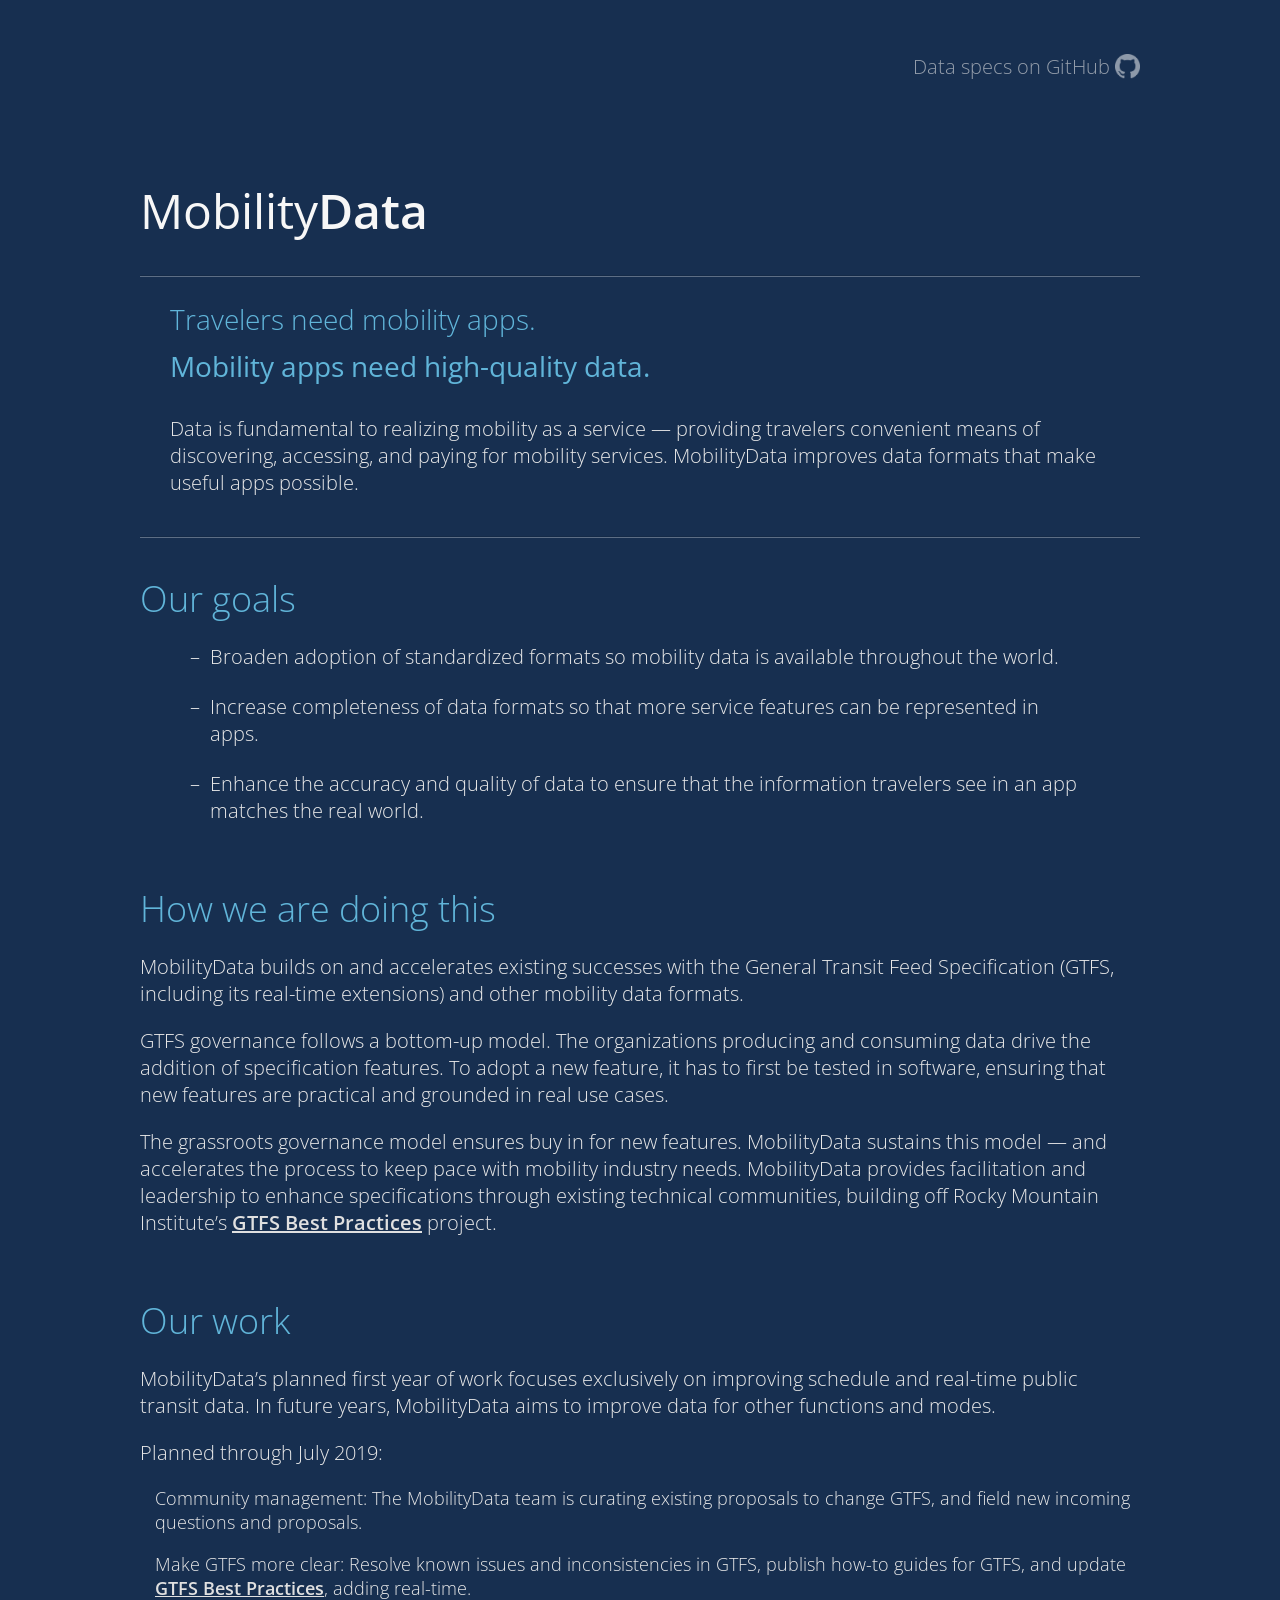
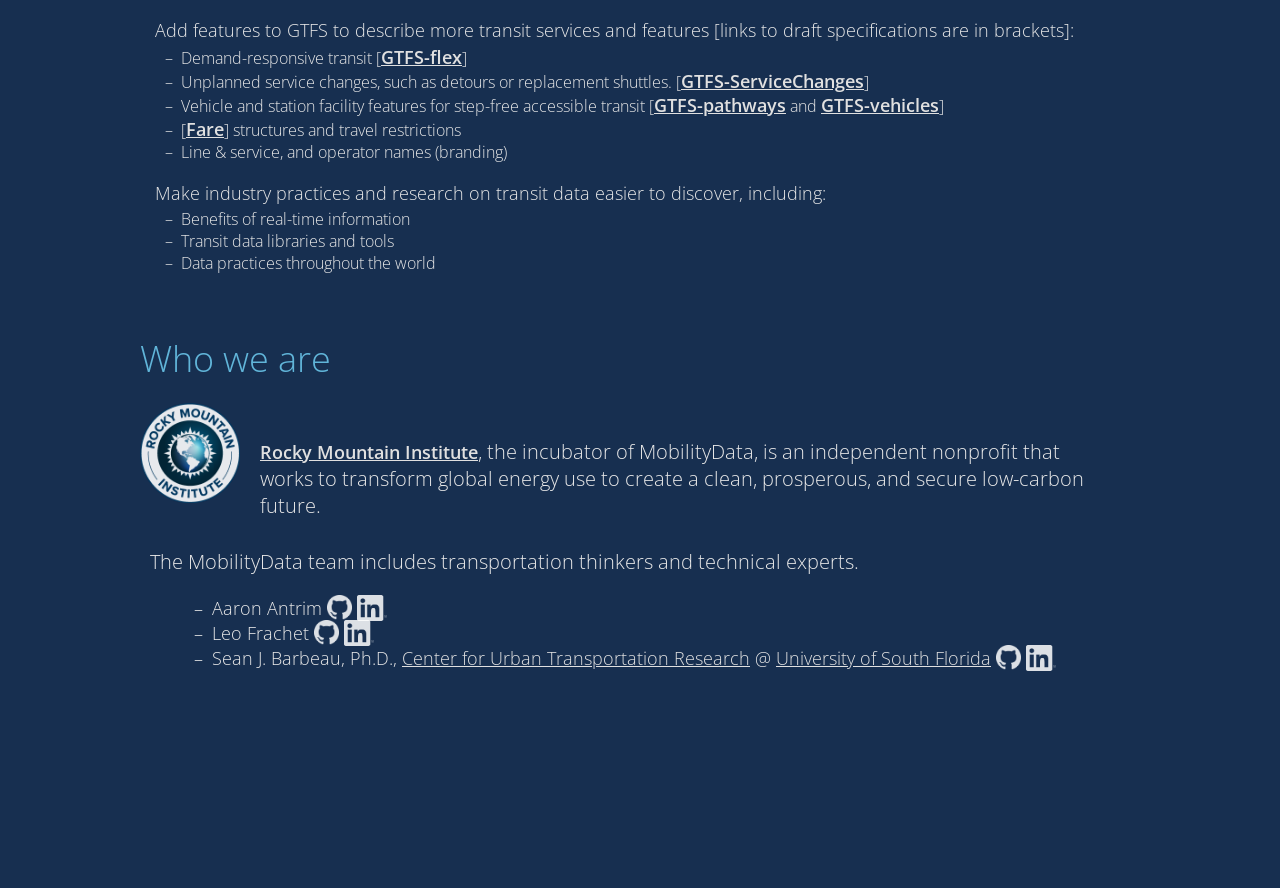
==== index.html @ c7a1256d "Add URL to fare" ====
<!DOCTYPE html>
<html>
<head>
  <link rel="stylesheet" type="text/css" href="./stylesheet.css">
  <link href="https://fonts.googleapis.com/css?family=Open+Sans:300,400,400i,600,700" rel="stylesheet">
  <!-- Global site tag (gtag.js) - Google Analytics -->
  <script async src="https://www.googletagmanager.com/gtag/js?id=UA-125802916-1"></script>
  <script>
    window.dataLayer = window.dataLayer || [];
    function gtag(){dataLayer.push(arguments);}
    gtag('js', new Date());

    gtag('config', 'UA-125802916-1');
  </script>
</head>
<body>
<!-- <iframe
src="https://docs.google.com/document/d/e/2PACX-1vSOnYL0_mIfaz-XYkxo2j0y_wQq2Zkvh6tsEQX1Jj-0MFU2dp6_bZmX7AdBH0wUpq8_909sPPMmyjxp/pub?embedded=true"width="100%"height="1800px"></iframe> -->
  <div id="container">
    <a href="https://github.com/MobilityData">
      <div id="github-link" href="https://github.com/MobilityData">
        <p>Data specs on GitHub <img src="./GitHub-Mark-Light-32px.png" class="github-logo" alt="GitHub Logo"></p>
      </div>
    </a>
    <div id="page-title">
      <h1>Mobility<span style="font-weight: 600">Data</span></h1>
      <hr>
      <div id="intro-block">
        <h2>Travelers need mobility apps.</h2>
        <h2 id="second-h2">Mobility apps need high-quality data.</h2>
        <p>Data is fundamental to realizing mobility as a service — providing travelers convenient means of discovering, accessing, and paying for mobility services. MobilityData improves data formats that make useful apps possible.</p>
      </div>
    </div>
    <hr>
    <div class="content-block">
      <h3>Our goals</h3>
      <div id="goals">
        <ul>
          <li>Broaden adoption of standardized formats so mobility data is available throughout the world.</li>
          <br>
          <li>Increase completeness of data formats so that more service features can be represented in apps.</li>
          <br>
          <li>Enhance the accuracy and quality of data to ensure that the information travelers see in an app matches the real world.</li>
        </ul>
      </div>
    </div>
    <div class="content-block">
      <h3>How we are doing this</h3>
      <p>MobilityData builds on and accelerates existing successes with the General Transit Feed Specification (GTFS, including its real-time extensions) and other mobility data formats.</p>

      <p>GTFS governance follows a bottom-up model. The organizations producing and consuming data drive the addition of specification features. To adopt a new feature, it has to first be tested in software, ensuring that new features are practical and grounded in real use cases.</p>

      <p>The grassroots governance model ensures buy in for new features. MobilityData sustains this model — and accelerates the process to keep pace with mobility industry needs. MobilityData provides facilitation and leadership to enhance specifications through existing technical communities, building off Rocky Mountain Institute’s <a style="font-size: 20px;" href="http://gtfs.org/best-practices/">GTFS Best Practices</a> project.</p>
    </div>
    <div class="content-block">
      <h3>Our work</h3>
      <p>MobilityData’s planned first year of work focuses exclusively on improving schedule and real-time public transit data. In future years, MobilityData aims to improve data for other functions and modes.</p>

      <p>Planned through July 2019:</p>
      <div id="plans">
        <p>Community management: The MobilityData team is curating existing proposals to change GTFS, and field new incoming questions and proposals.</p>

        <p>Make GTFS more clear: Resolve known issues and inconsistencies in GTFS, publish how-to guides for GTFS, and update <a href="http://gtfs.org/best-practices/">GTFS Best Practices</a>, adding real-time.</p>

        <p>Add features to GTFS to describe more transit services and features [links to draft specifications are in brackets]:
          <ul>
            <li>Demand-responsive transit [<a href="http://bit.ly/gtfs-drt">GTFS-flex</a>]</li>
          	<li>Unplanned service changes, such as detours or replacement shuttles. [<a href="http://bit.ly/gtfs-service-changes-v3_1">GTFS-ServiceChanges</a>]</li>
          	<li>Vehicle and station facility features for step-free accessible transit [<a href="http://bit.ly/gtfs-pathways">GTFS-pathways</a> and <a href="http://bit.ly/gtfs-vehicles">GTFS-vehicles</a>]</li>
          	<li>[<a href="http://bit.ly/gtfs-fares">Fare</a>] structures and travel restrictions</li>
          	<li>Line & service, and operator names (branding)</li>
          </ul>
        </p>

        <p>Make industry practices and research on transit data easier to discover, including:
          <ul>
          	<li>Benefits of real-time information</li>
          	<li>Transit data libraries and tools</li>
          	<li>Data practices throughout the world</li>
          </ul>
        </p>
      </div>
    </div>

    <div class="content-block">
      <h3>Who we are</h3>
      <div id="rmi-tag">
        <p><a href="https://www.rmi.org/">Rocky Mountain Institute</a>, the incubator of MobilityData, is an independent nonprofit that works to transform global energy use to create a clean, prosperous, and secure low-carbon future.</p>
      </div>
      <a href="https://www.rmi.org/">
        <div id="rmi-logo">
          <img id="rmi-logo" src="./rmi-logo.png" alt="Rocky Mountain Institute Logo">
        </div>
      </a>
      <p id="team-intro">The MobilityData team includes transportation thinkers and technical experts.</p>
      <div id="people">
        <ul>
        	<li>Aaron Antrim
            <a href="https://github.com/antrim"><img src="./GitHub-Mark-Light-32px.png" class="github-logo" alt="GitHub Logo"></a>
            <a href="https://www.linkedin.com/in/aaronantrim"> <img src="./In-White-75px-R.png" class="linkedin-logo" alt="LinkedIn Logo"></a>
          </li>
        	<li>Leo Frachet
            <a href="https://github.com/LeoFrachet"><img src="./GitHub-Mark-Light-32px.png" class="github-logo" alt="GitHub Logo"></a>
            <a href="https://www.linkedin.com/in/leofrachet"> <img src="./In-White-75px-R.png" class="linkedin-logo" alt="LinkedIn Logo"></a>
          </li>
        	<li>Sean J. Barbeau, Ph.D., <a href="https://www.cutr.usf.edu/">Center for Urban Transportation Research</a> @ <a href="https://www.usf.edu/">University of South Florida</a>
            <a href="https://github.com/barbeau"><img src="./GitHub-Mark-Light-32px.png" class="github-logo" alt="GitHub Logo"></a>
            <a href="https://www.linkedin.com/in/seanbarbeau/"> <img src="./In-White-75px-R.png" class="linkedin-logo" alt="LinkedIn Logo"></a>
          </li>
        </ul>
      </div>
    </div>

  </div>
</body>
</html>
---- stylesheet.css ----
:root {
	--font-settings: 'Open Sans', sans-serif;
}

body {
	background-color: #172f50;
}

#container {
	max-width: 1000px;
	margin: auto;
	padding: 20px 30px 150px 30px;
}

h1 {
	color: #f7f7f7;
	font-size: 48px;
	font-weight: normal;
	font-family: var(--font-settings);
	margin-top: 150px;
}

h2 {
	color: #61b5d9;
	font-size: 28px;
	font-weight: 300;
	font-family: var(--font-settings);
}

h3 {
	color: #61b5d9;
	font-size: 36px;
	font-weight: 300;
	font-family: var(--font-settings);
	margin-bottom: 0px;
}

p {
	color: #e8e8e8;
	font-size: 20px;
	font-weight: 100;
	font-family: var(--font-settings);
}

li {
	color: #e8e8e8;
	font-weight: 300;
	font-family: var(--font-settings);
}

a {
	color: #e0e0e0;
	/* font-size: 20px; */
	font-weight: 600;
	font-family: var(--font-settings);
	/* text-decoration: none; */
}

a:hover {
	color: #ffffff;
}

hr {
	border: 0;
	height: 0;
	border-top: 1px solid rgba(0, 0, 0, 0.1);
	border-bottom: 1px solid rgba(255, 255, 255, 0.3);
}

ul > li:before {
	display: inline-block;
	content: "–";
	width: 1em;
	margin-left: -1em;
}

ul {
    list-style: none;
    margin-left: 0;
    padding-left: 1em;
}

#github-link {
	float: right;
	margin-top: 5px;
	margin-bottom: 130px;
	opacity: .6;
}

#github-link:hover {
	opacity: .8;
}

#second-h2 {
	margin-top: -15px;
	margin-bottom: 30px;
	font-weight: 400;
}

#intro-block {
	margin: 0 30px 40px 30px;
}

.content-block {
	margin-bottom: 60px;
}

#goals {
	font-size: 20px;
	width: 90%;
	margin: auto;
}

#plans {
	margin-left: 15px;
}

#plans p,a {
	font-size: 18px;
}

#plans ul {
	margin-left: 10px;
	margin-top: -15px;
}

#rmi-logo {
	width: 100px;
	margin: 10px 20px 20px 0;
	opacity: .95;
}

#rmi-logo:hover {
	opacity: 1;
}

#rmi-tag {
	display: inline-block;
	float: right;
	max-width: 850px;
	padding-top: 25px;
	margin-right: 30px;
}

#team-intro {
	margin-left: 10px;
}

#people ul {
	list-style-position: inside;
	margin-left: 3em;
	padding-left: -3em;
	font-size: 18px;
}

#people a {
	font-weight: 300;
}

.github-logo {
	width: 25px;
	margin-bottom: -5px;
	opacity: .85;
}

.linkedin-logo {
	width: 30px;
	margin-bottom: -6px;
	opacity: .85;
}

.github-logo:hover {
	opacity: 1;
}

.linkedin-logo:hover {
	opacity: 1;
}
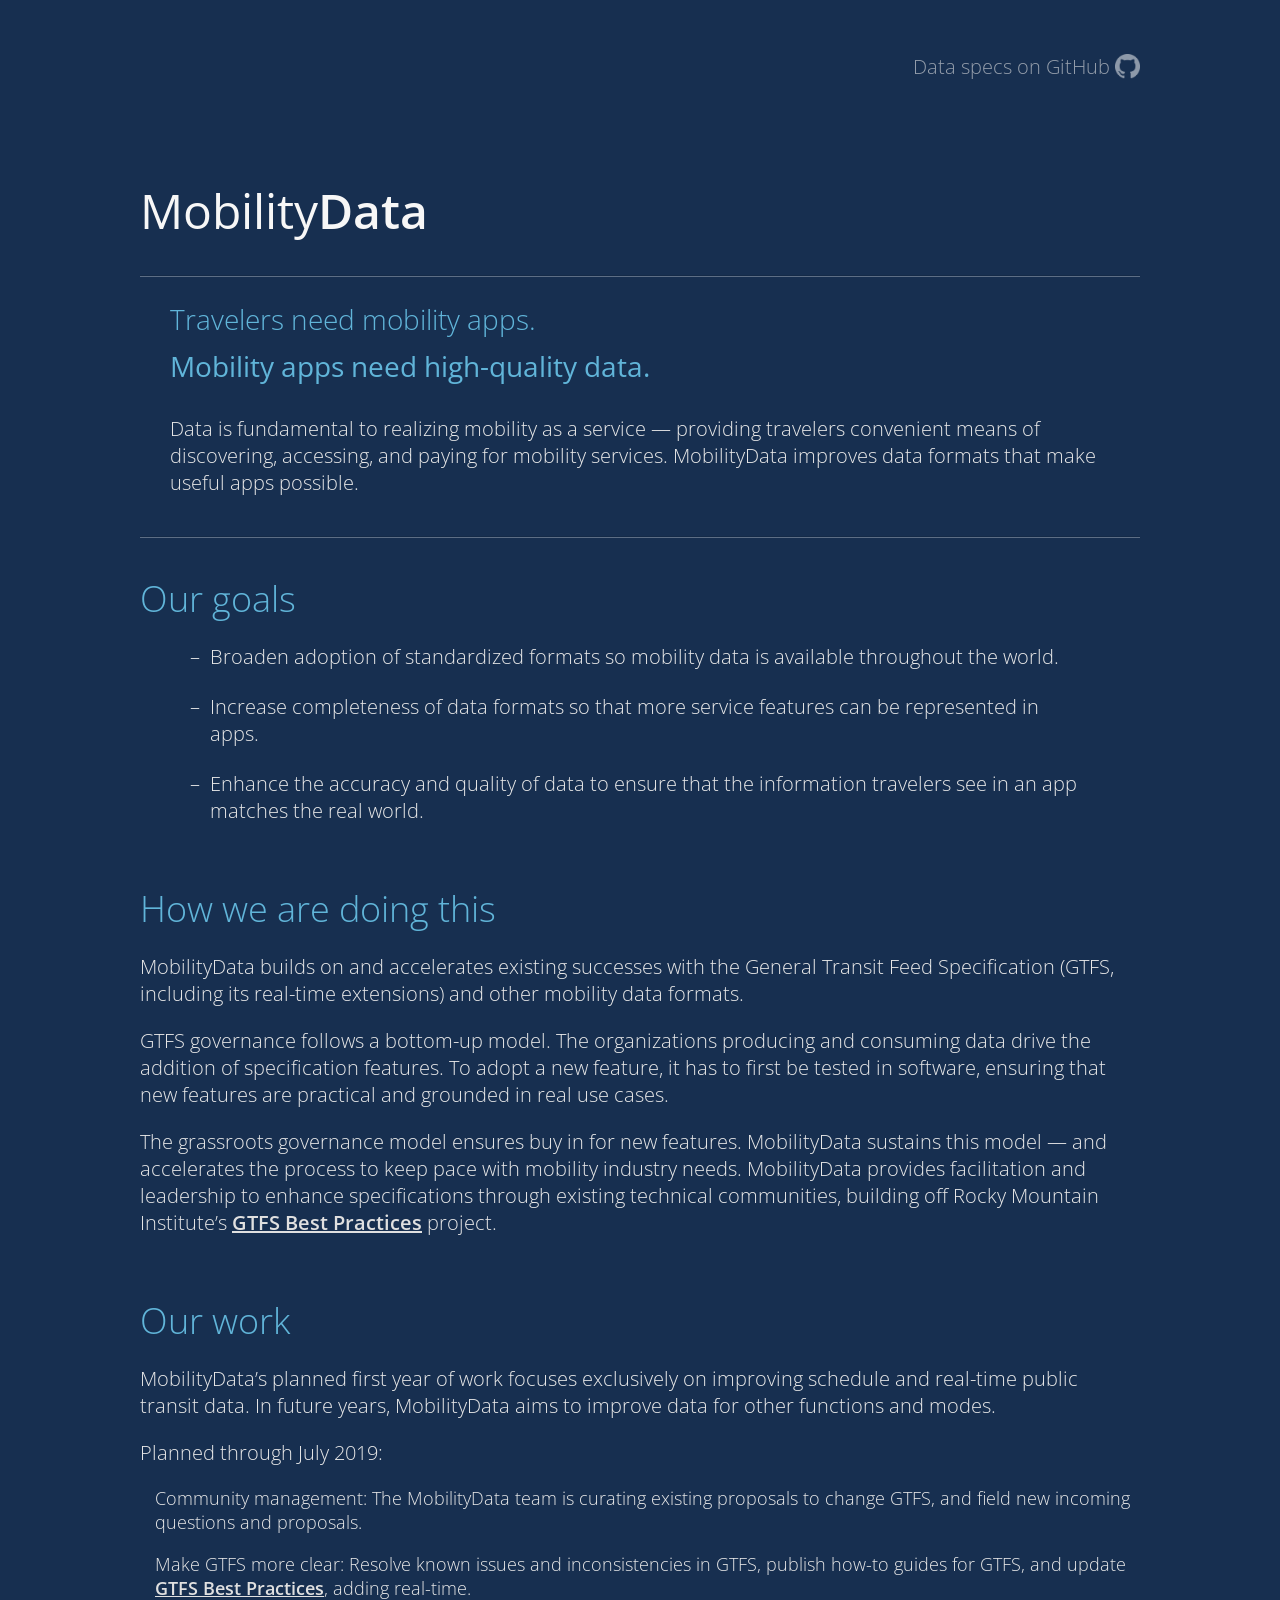
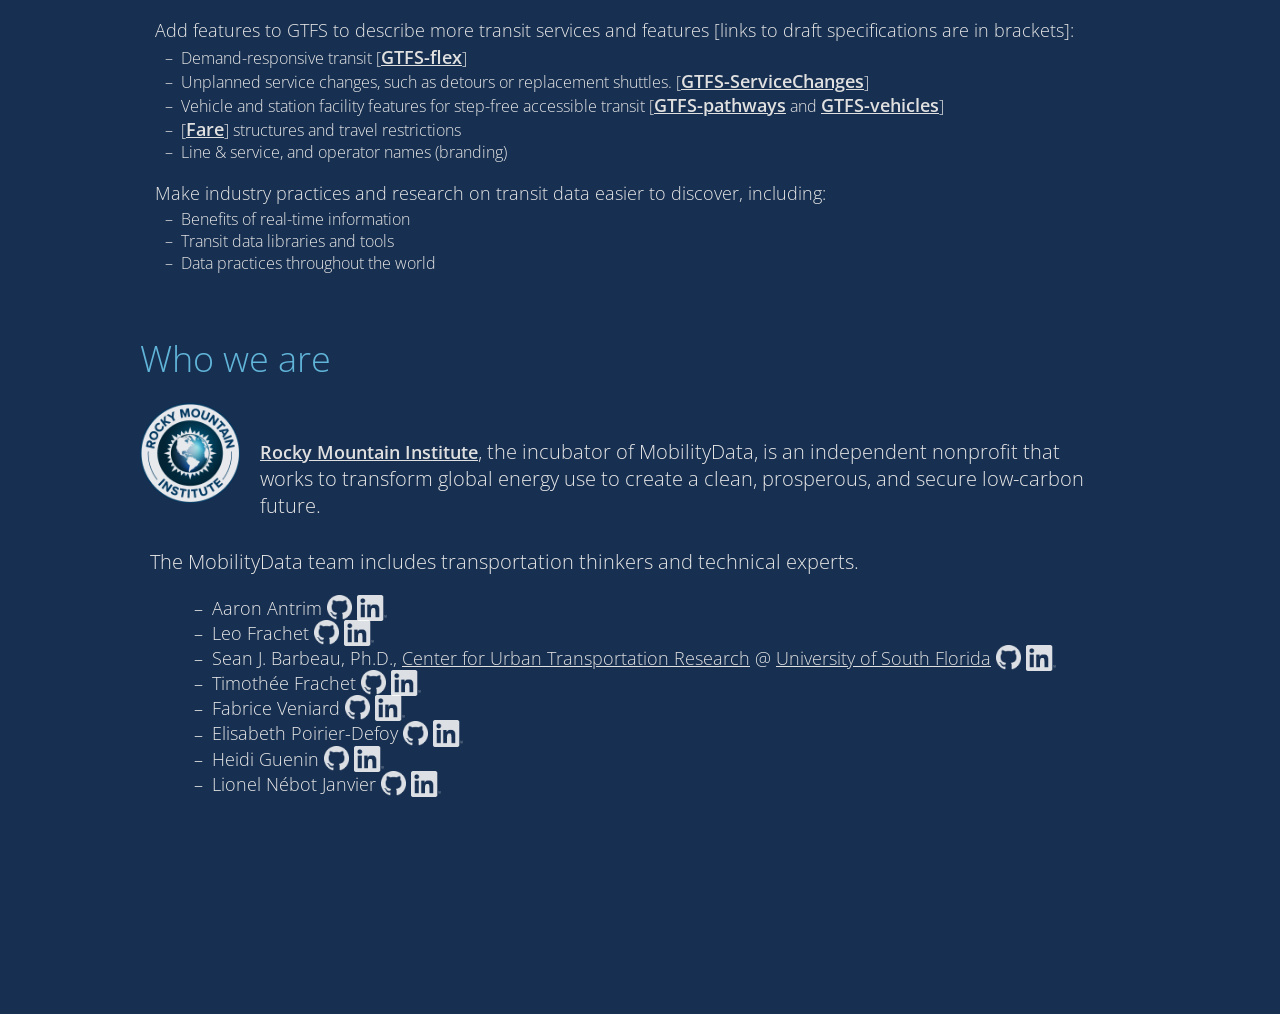
==== commit 550a5a32: "Updates list of team members" ====
--- a/index.html
+++ b/index.html
@@ -107,10 +107,33 @@
             <a href="https://github.com/barbeau"><img src="./GitHub-Mark-Light-32px.png" class="github-logo" alt="GitHub Logo"></a>
             <a href="https://www.linkedin.com/in/seanbarbeau/"> <img src="./In-White-75px-R.png" class="linkedin-logo" alt="LinkedIn Logo"></a>
           </li>
+          <li>Timothée Frachet
+            <a href="https://github.com/timMillet"><img src="./GitHub-Mark-Light-32px.png" class="github-logo" alt="GitHub Logo"></a>
+            <a href="https://www.linkedin.com/in/timotheemillet"> <img src="./In-White-75px-R.png" class="linkedin-logo" alt="LinkedIn Logo"></a>
+          </li>
+          <li>Fabrice Veniard
+            <a href="https://github.com/fabrice-v"><img src="./GitHub-Mark-Light-32px.png" class="github-logo" alt="GitHub Logo"></a>
+            <a href="https://www.linkedin.com/in/fabrice-v-1533894"> <img src="./In-White-75px-R.png" class="linkedin-logo" alt="LinkedIn Logo"></a>
+          </li>
+          <li>Elisabeth Poirier-Defoy
+            <a href="https://github.com/ElisabethPDefoy"><img src="./GitHub-Mark-Light-32px.png" class="github-logo" alt="GitHub Logo"></a>
+            <a href="https://www.linkedin.com/in/elisabeth-poirier-defoy"> <img src="./In-White-75px-R.png" class="linkedin-logo" alt="LinkedIn Logo"></a>
+          </li>
+          <li>Heidi Guenin
+            <a href="https://github.com/heidiguenin"><img src="./GitHub-Mark-Light-32px.png" class="github-logo" alt="GitHub Logo"></a>
+            <a href="https://www.linkedin.com/in/heidiguenin"> <img src="./In-White-75px-R.png" class="linkedin-logo" alt="LinkedIn Logo"></a>
+          </li>
+          <li>Lionel Nébot Janvier
+            <a href="https://github.com/lionel-nj"><img src="./GitHub-Mark-Light-32px.png" class="github-logo" alt="GitHub Logo"></a>
+            <a href="https://www.linkedin.com/in/lionel-nebot-janvier"> <img src="./In-White-75px-R.png" class="linkedin-logo" alt="LinkedIn Logo"></a>
+          </li>
+
         </ul>
       </div>
     </div>
 
+
+
   </div>
 </body>
 </html>
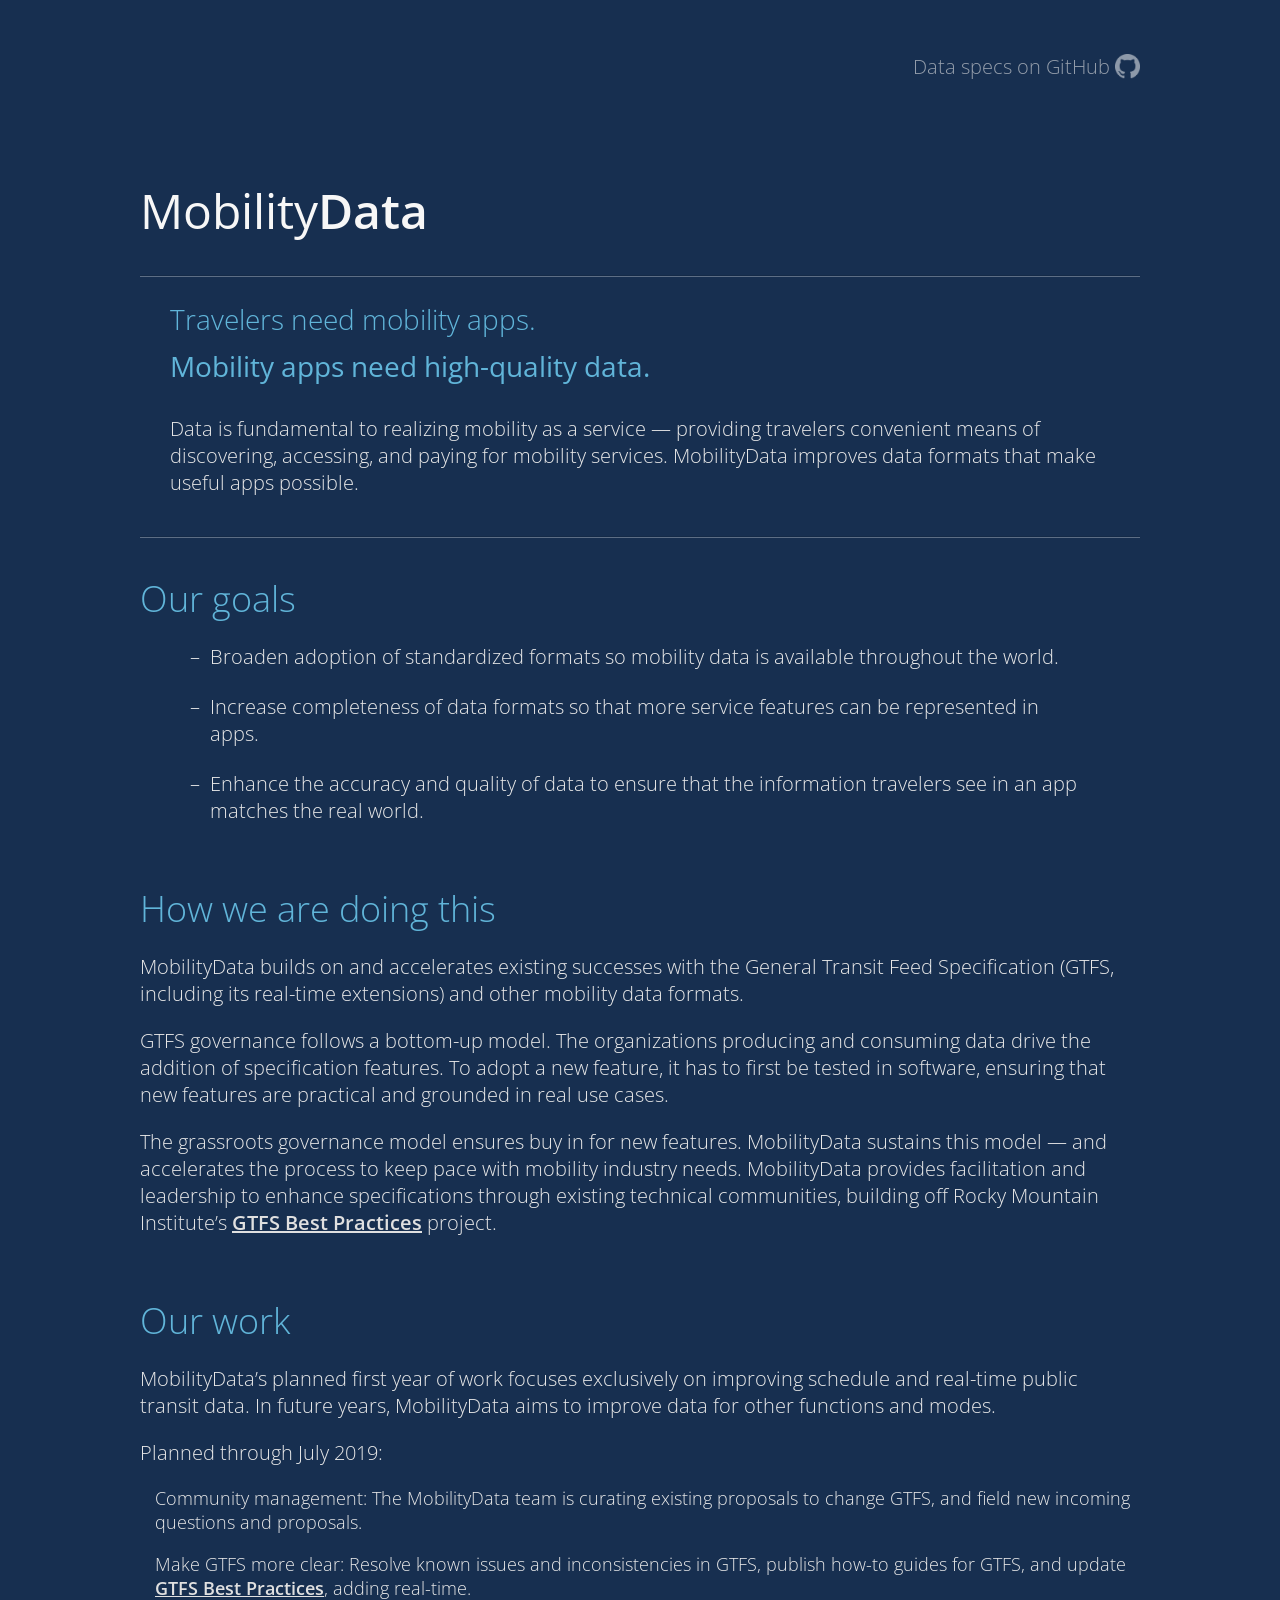
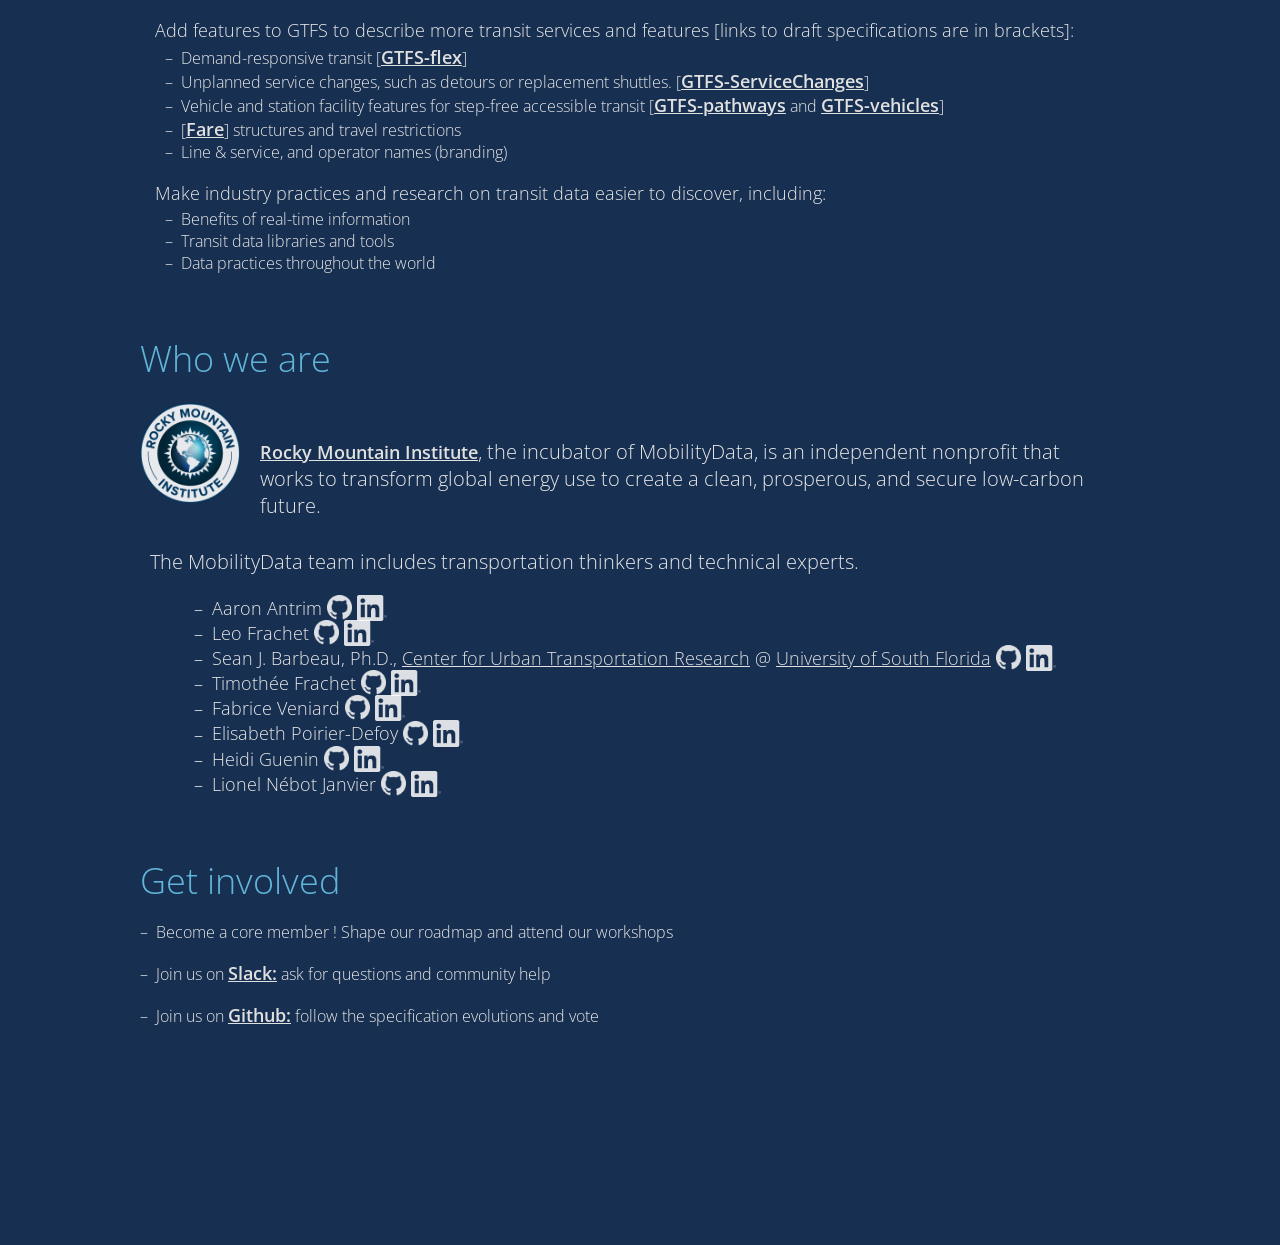
==== commit b588a502: "Creates "get involved" section and adds content to it." ====
--- a/index.html
+++ b/index.html
@@ -133,6 +133,18 @@
     </div>
 
 
+    <div class="content-block">
+      <h3>Get involved</h3>
+      <div id="involvement">
+        <ul>
+          <li>Become a core member ! Shape our roadmap and attend our workshops</li>
+          <br>
+          <li>Join us on <a href="https://mobilitydata-io.slack.com/archives/C0J4TJY8L">Slack:</a> ask for questions and community help</li>
+          <br>
+          <li>Join us on <a href="https://github.com/MobilityData">Github:</a>  follow the specification evolutions and vote</li>
+        </ul>
+      </div>
+    </div>
 
   </div>
 </body>
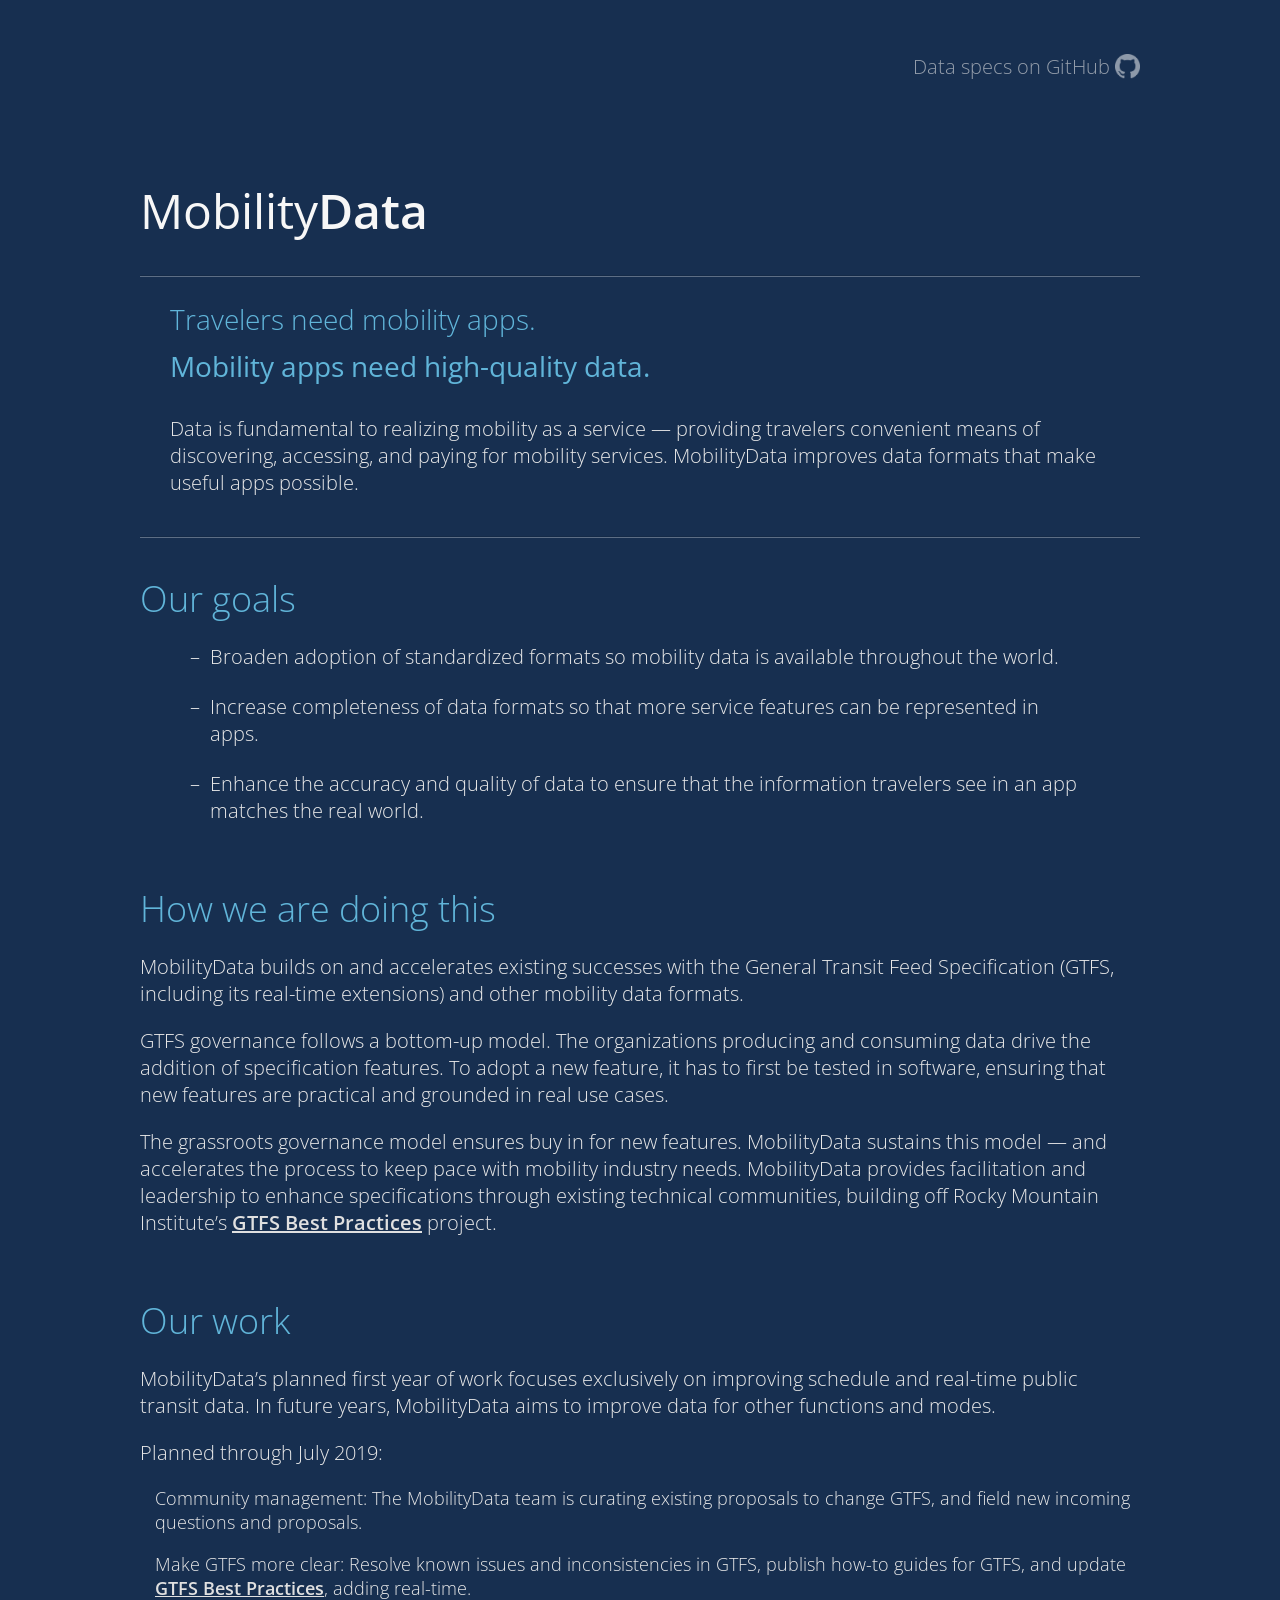
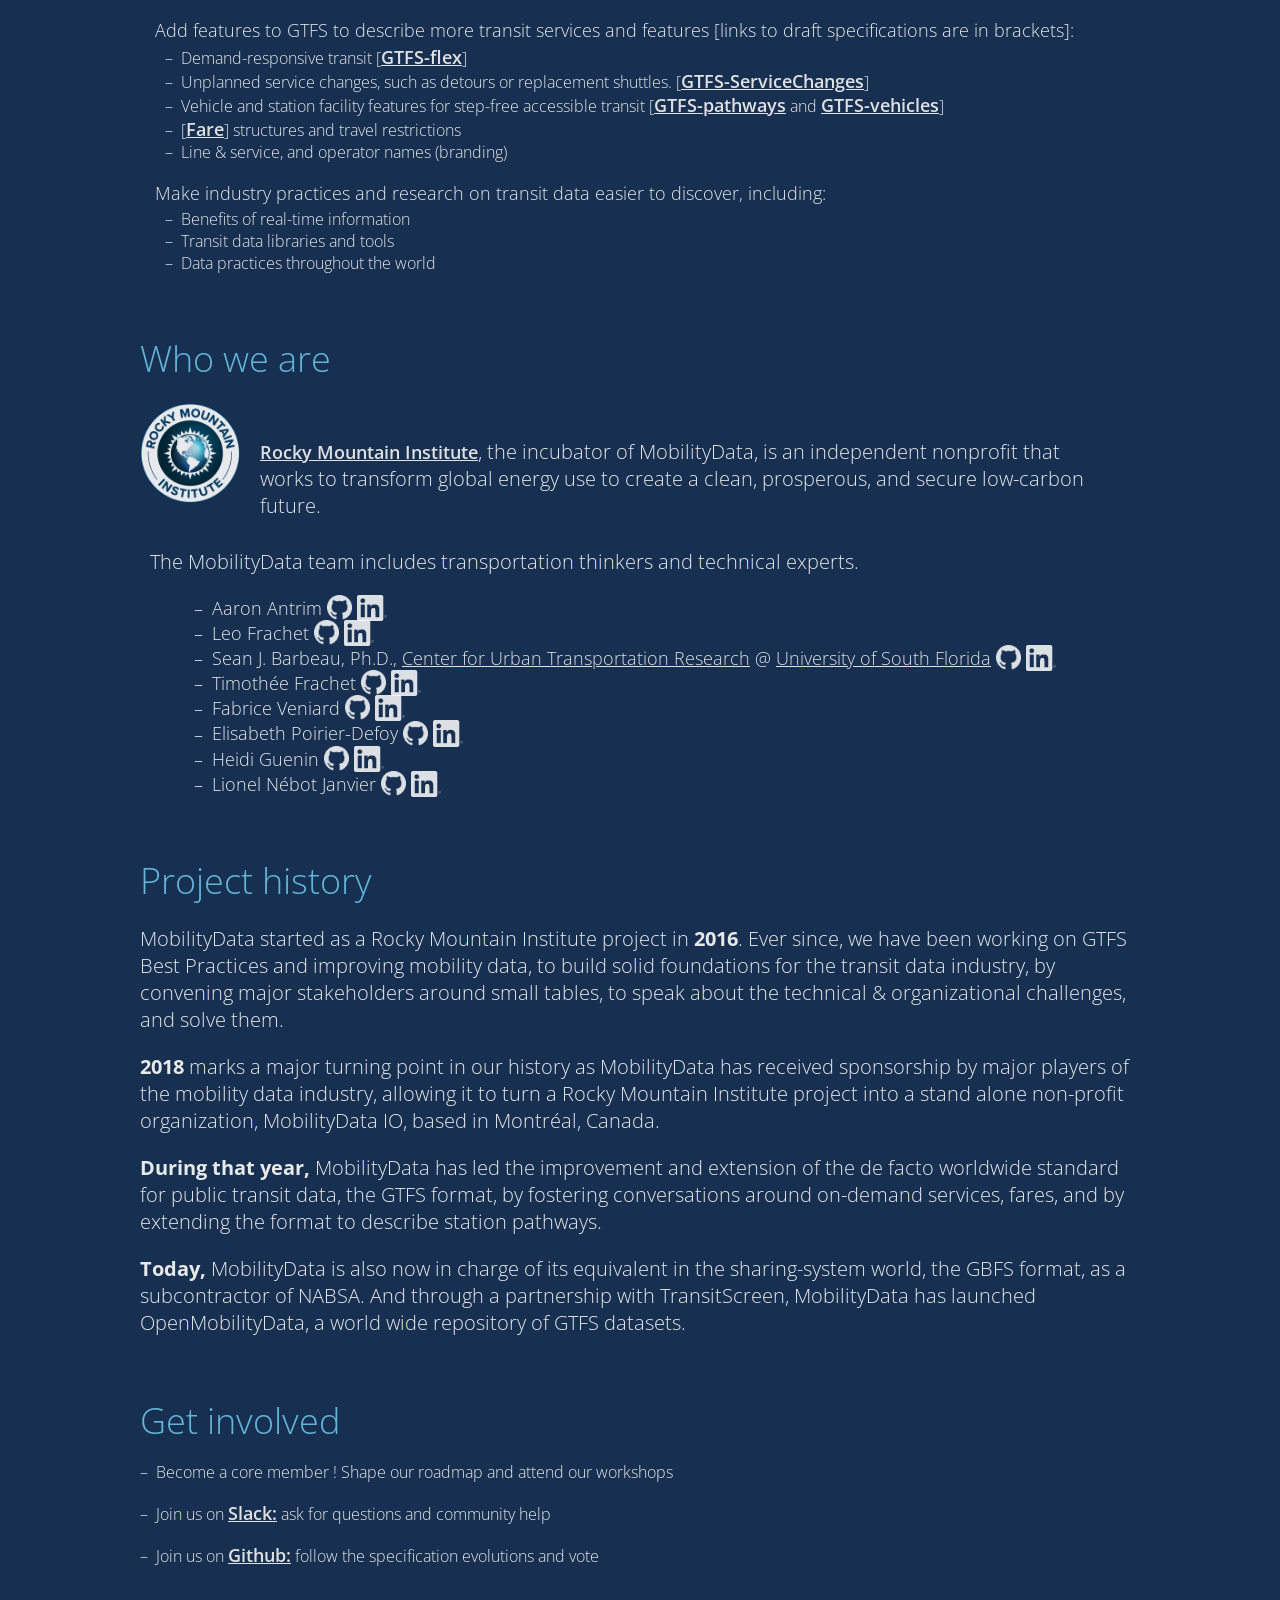
==== commit 234876b9: "Creates "our history" section" ====
--- a/index.html
+++ b/index.html
@@ -134,6 +134,19 @@
 
 
     <div class="content-block">
+      <h3>Project history</h3>
+
+      <p> MobilityData  started as a Rocky Mountain Institute project in <b>2016</b>. Ever since, we have been working on GTFS Best Practices and improving mobility data, to build solid foundations for the transit data industry, by convening major stakeholders around small tables, to speak about the technical & organizational challenges, and solve them. </p>
+
+      <p> <b>2018</b> marks a major turning point in our history as MobilityData has received sponsorship by major players of the mobility data industry, allowing it to turn a Rocky Mountain Institute project into a stand alone non-profit organization, MobilityData IO, based in Montréal, Canada.</p>
+
+      <p> <b>During that year,</b> MobilityData has led the improvement and extension of the de facto worldwide standard for public transit data, the GTFS format, by fostering conversations around on-demand services, fares, and by extending the format to describe station pathways.
+
+      <p><b>Today,</b> MobilityData is also now in charge of its equivalent in the sharing-system world, the GBFS format, as a subcontractor of NABSA. And through a partnership with TransitScreen, MobilityData has launched OpenMobilityData, a world wide repository of GTFS datasets.</p>
+
+    </div>
+
+    <div class="content-block">
       <h3>Get involved</h3>
       <div id="involvement">
         <ul>
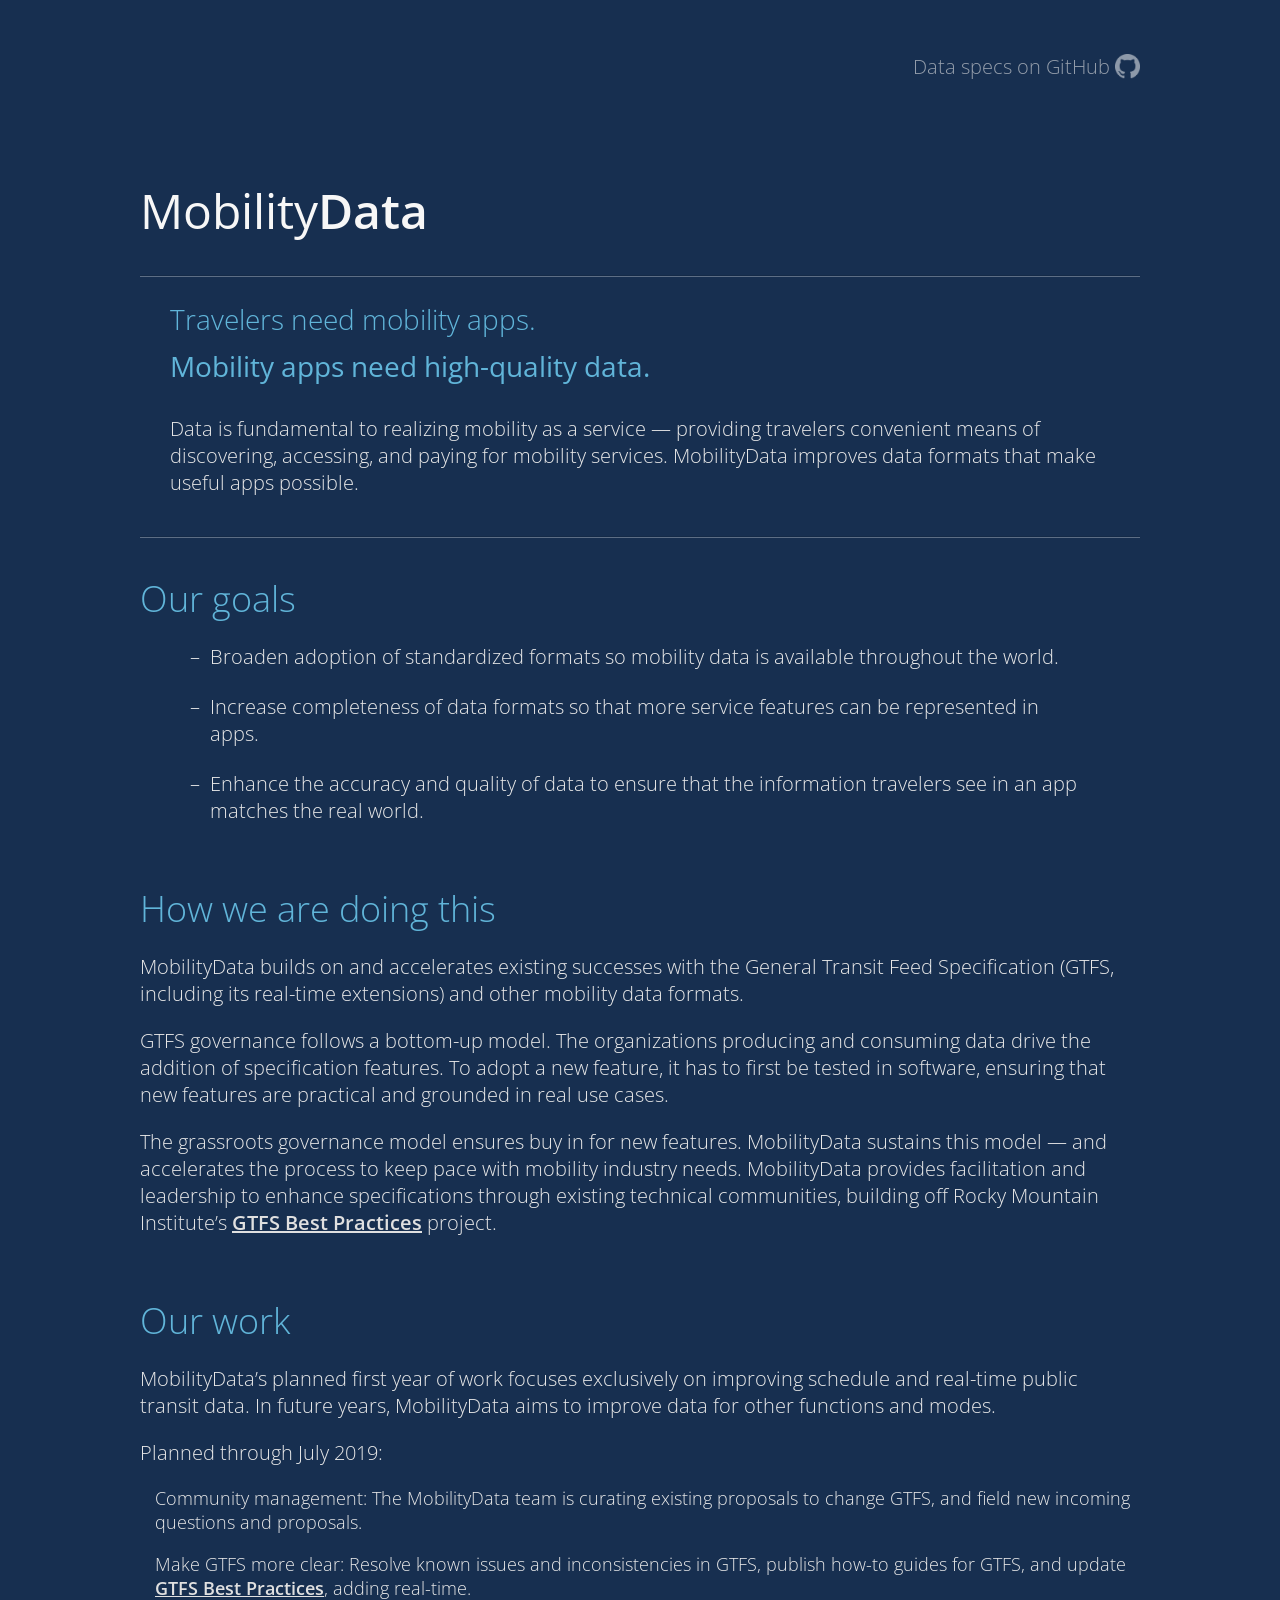
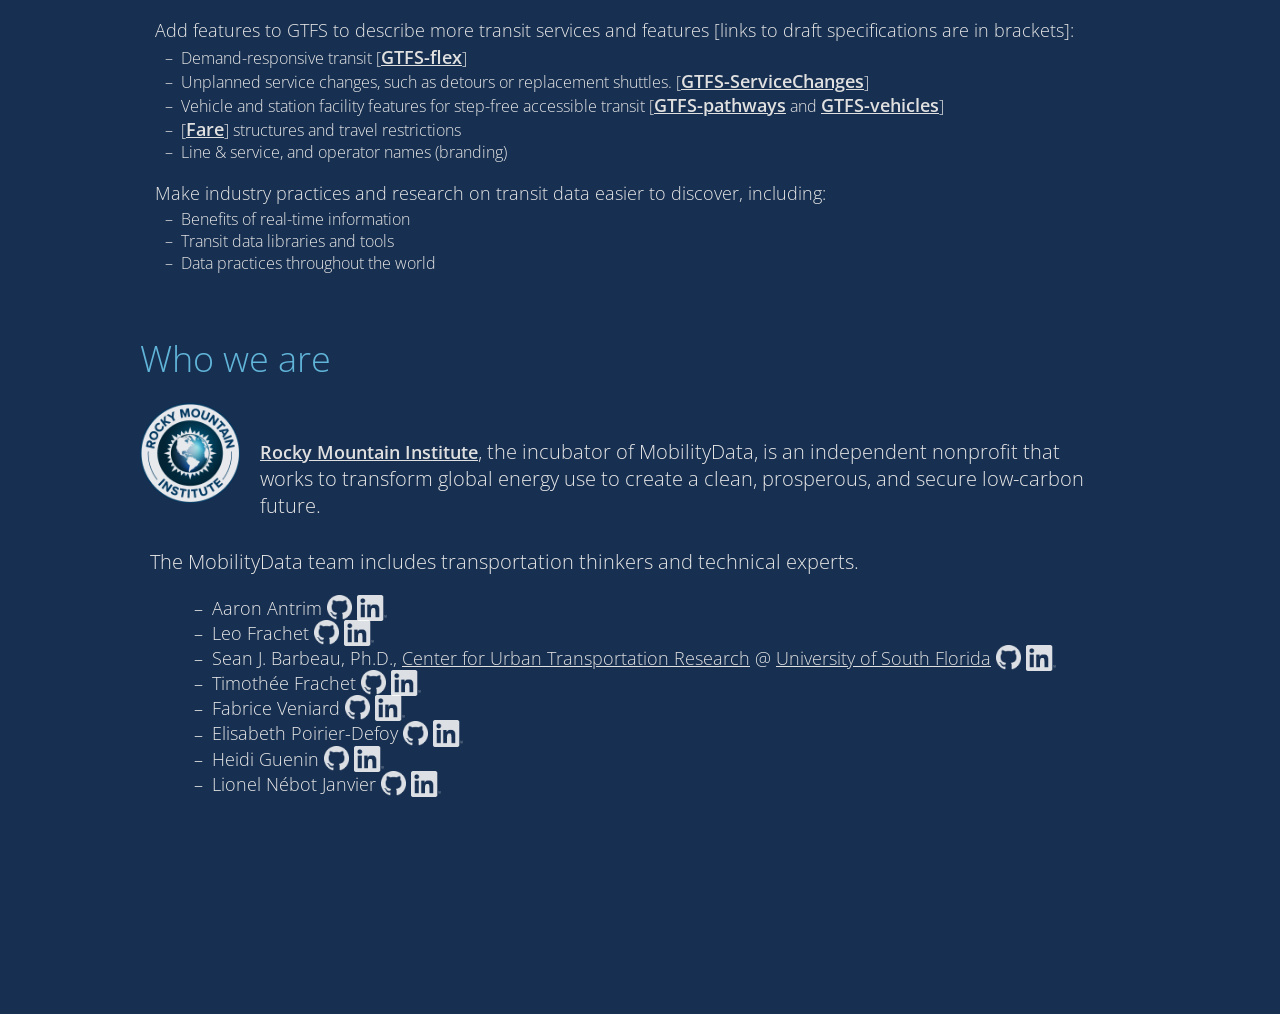
==== commit 2c9570d2: "Self reviewed - Merge pull request #5 from MobilityData/update-team Fix #2" ====
--- a/index.html
+++ b/index.html
@@ -133,31 +133,6 @@
     </div>
 
 
-    <div class="content-block">
-      <h3>Project history</h3>
-
-      <p> MobilityData  started as a Rocky Mountain Institute project in <b>2016</b>. Ever since, we have been working on GTFS Best Practices and improving mobility data, to build solid foundations for the transit data industry, by convening major stakeholders around small tables, to speak about the technical & organizational challenges, and solve them. </p>
-
-      <p> <b>2018</b> marks a major turning point in our history as MobilityData has received sponsorship by major players of the mobility data industry, allowing it to turn a Rocky Mountain Institute project into a stand alone non-profit organization, MobilityData IO, based in Montréal, Canada.</p>
-
-      <p> <b>During that year,</b> MobilityData has led the improvement and extension of the de facto worldwide standard for public transit data, the GTFS format, by fostering conversations around on-demand services, fares, and by extending the format to describe station pathways.
-
-      <p><b>Today,</b> MobilityData is also now in charge of its equivalent in the sharing-system world, the GBFS format, as a subcontractor of NABSA. And through a partnership with TransitScreen, MobilityData has launched OpenMobilityData, a world wide repository of GTFS datasets.</p>
-
-    </div>
-
-    <div class="content-block">
-      <h3>Get involved</h3>
-      <div id="involvement">
-        <ul>
-          <li>Become a core member ! Shape our roadmap and attend our workshops</li>
-          <br>
-          <li>Join us on <a href="https://mobilitydata-io.slack.com/archives/C0J4TJY8L">Slack:</a> ask for questions and community help</li>
-          <br>
-          <li>Join us on <a href="https://github.com/MobilityData">Github:</a>  follow the specification evolutions and vote</li>
-        </ul>
-      </div>
-    </div>
 
   </div>
 </body>
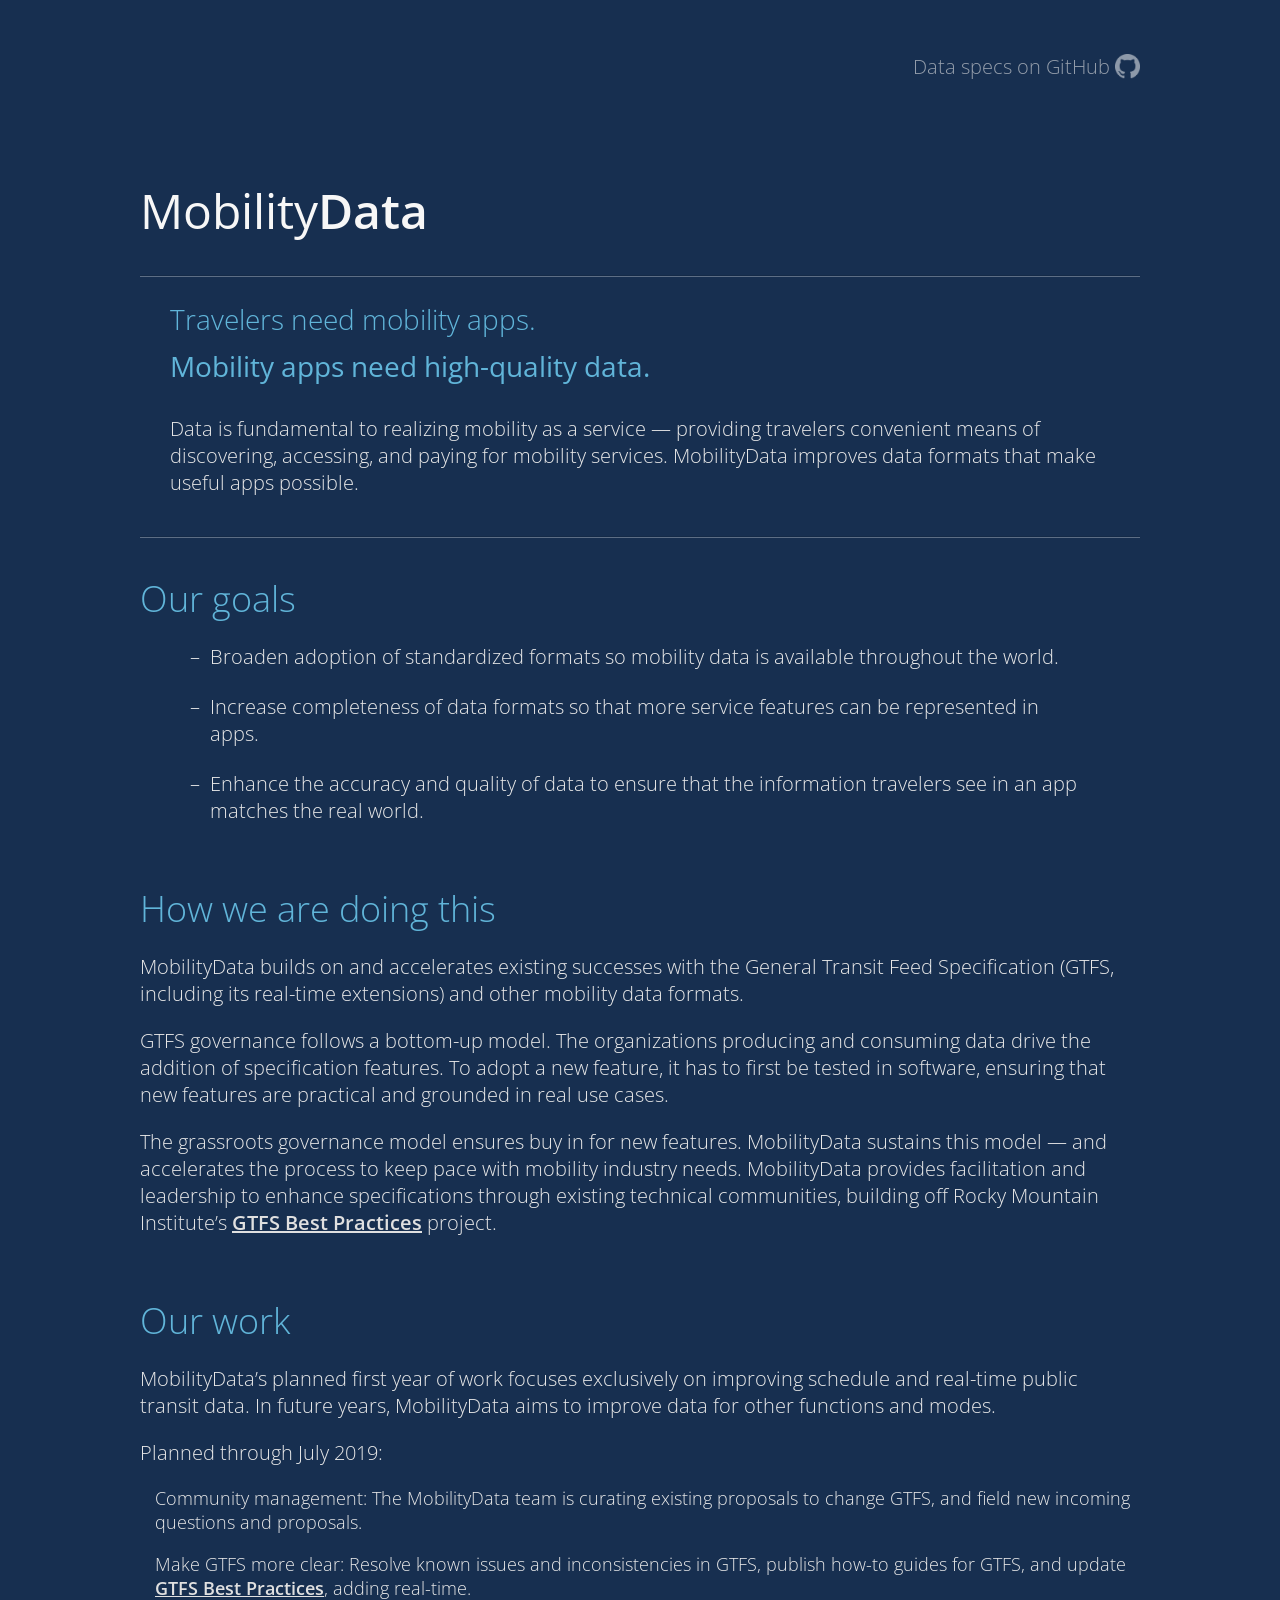
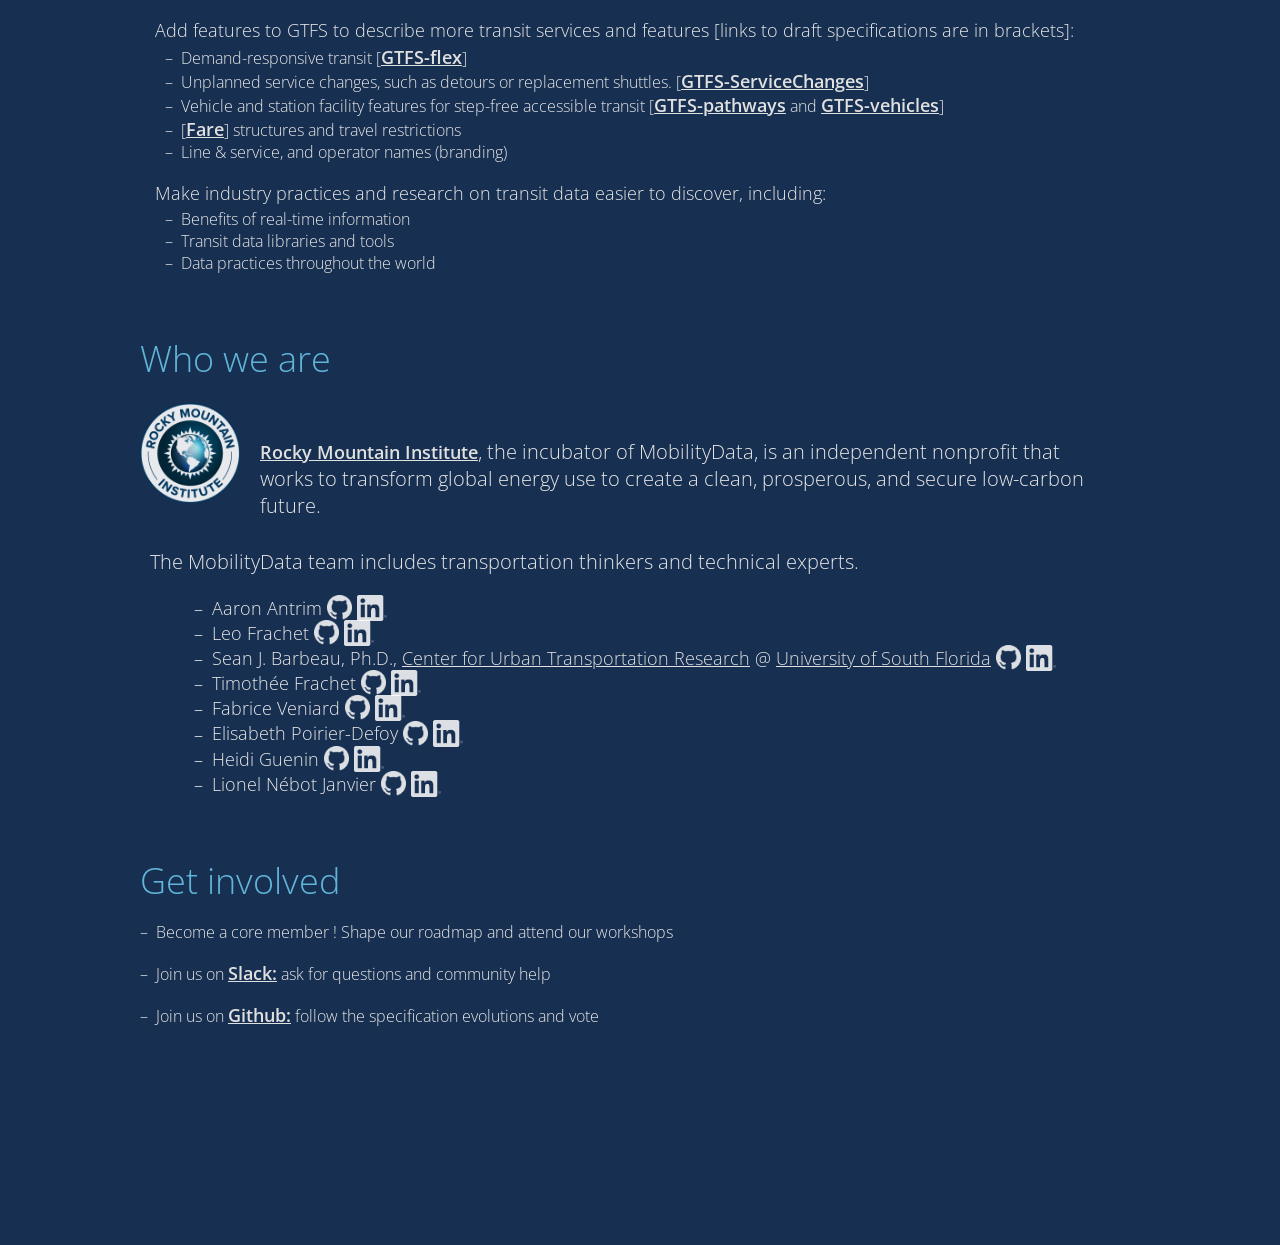
==== commit 36e2e827: "Self reviewed - Merge pull request #6 from MobilityData/create-get-involved-section Fix #3" ====
--- a/index.html
+++ b/index.html
@@ -133,6 +133,18 @@
     </div>
 
 
+    <div class="content-block">
+      <h3>Get involved</h3>
+      <div id="involvement">
+        <ul>
+          <li>Become a core member ! Shape our roadmap and attend our workshops</li>
+          <br>
+          <li>Join us on <a href="https://mobilitydata-io.slack.com/archives/C0J4TJY8L">Slack:</a> ask for questions and community help</li>
+          <br>
+          <li>Join us on <a href="https://github.com/MobilityData">Github:</a>  follow the specification evolutions and vote</li>
+        </ul>
+      </div>
+    </div>
 
   </div>
 </body>
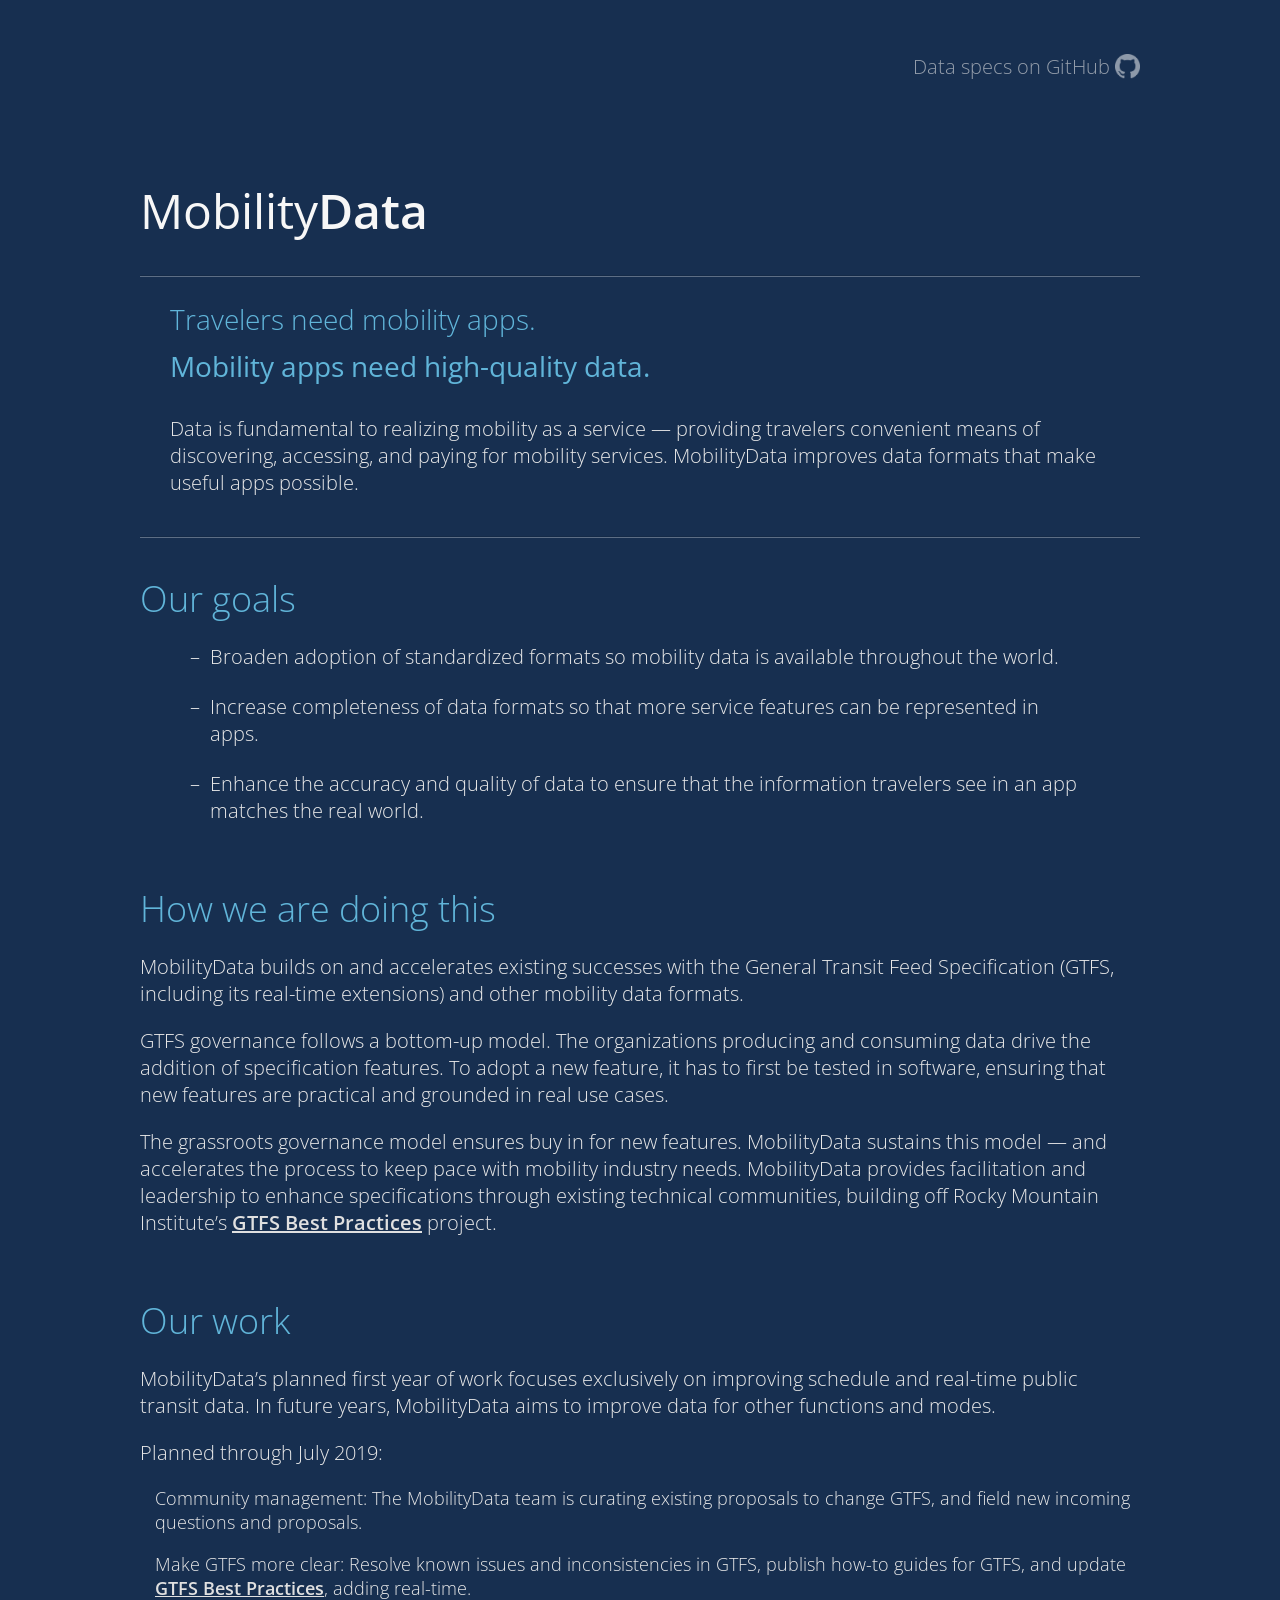
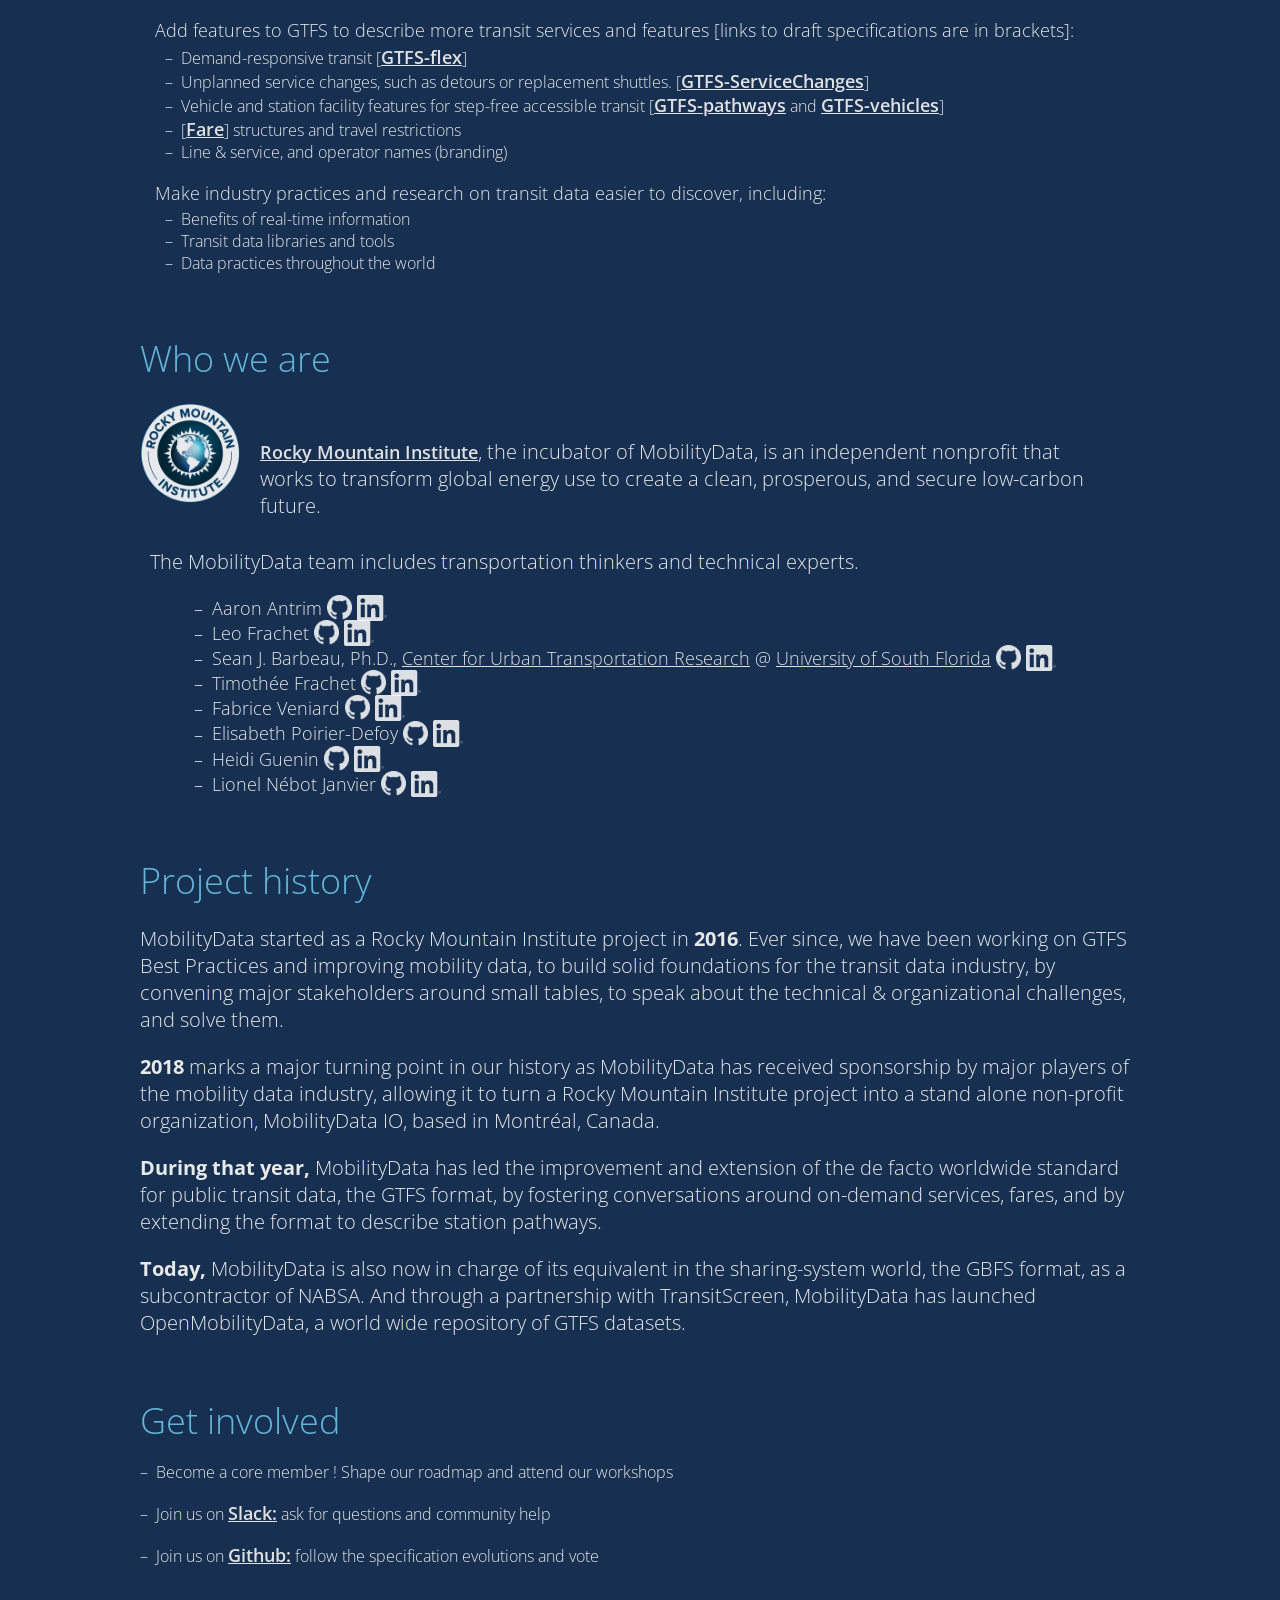
==== commit 9d1e9e27: "Self reviewed - Merge pull request #7 from MobilityData/create-about-section Fix #4" ====
--- a/index.html
+++ b/index.html
@@ -134,6 +134,19 @@
 
 
     <div class="content-block">
+      <h3>Project history</h3>
+
+      <p> MobilityData  started as a Rocky Mountain Institute project in <b>2016</b>. Ever since, we have been working on GTFS Best Practices and improving mobility data, to build solid foundations for the transit data industry, by convening major stakeholders around small tables, to speak about the technical & organizational challenges, and solve them. </p>
+
+      <p> <b>2018</b> marks a major turning point in our history as MobilityData has received sponsorship by major players of the mobility data industry, allowing it to turn a Rocky Mountain Institute project into a stand alone non-profit organization, MobilityData IO, based in Montréal, Canada.</p>
+
+      <p> <b>During that year,</b> MobilityData has led the improvement and extension of the de facto worldwide standard for public transit data, the GTFS format, by fostering conversations around on-demand services, fares, and by extending the format to describe station pathways.
+
+      <p><b>Today,</b> MobilityData is also now in charge of its equivalent in the sharing-system world, the GBFS format, as a subcontractor of NABSA. And through a partnership with TransitScreen, MobilityData has launched OpenMobilityData, a world wide repository of GTFS datasets.</p>
+
+    </div>
+
+    <div class="content-block">
       <h3>Get involved</h3>
       <div id="involvement">
         <ul>
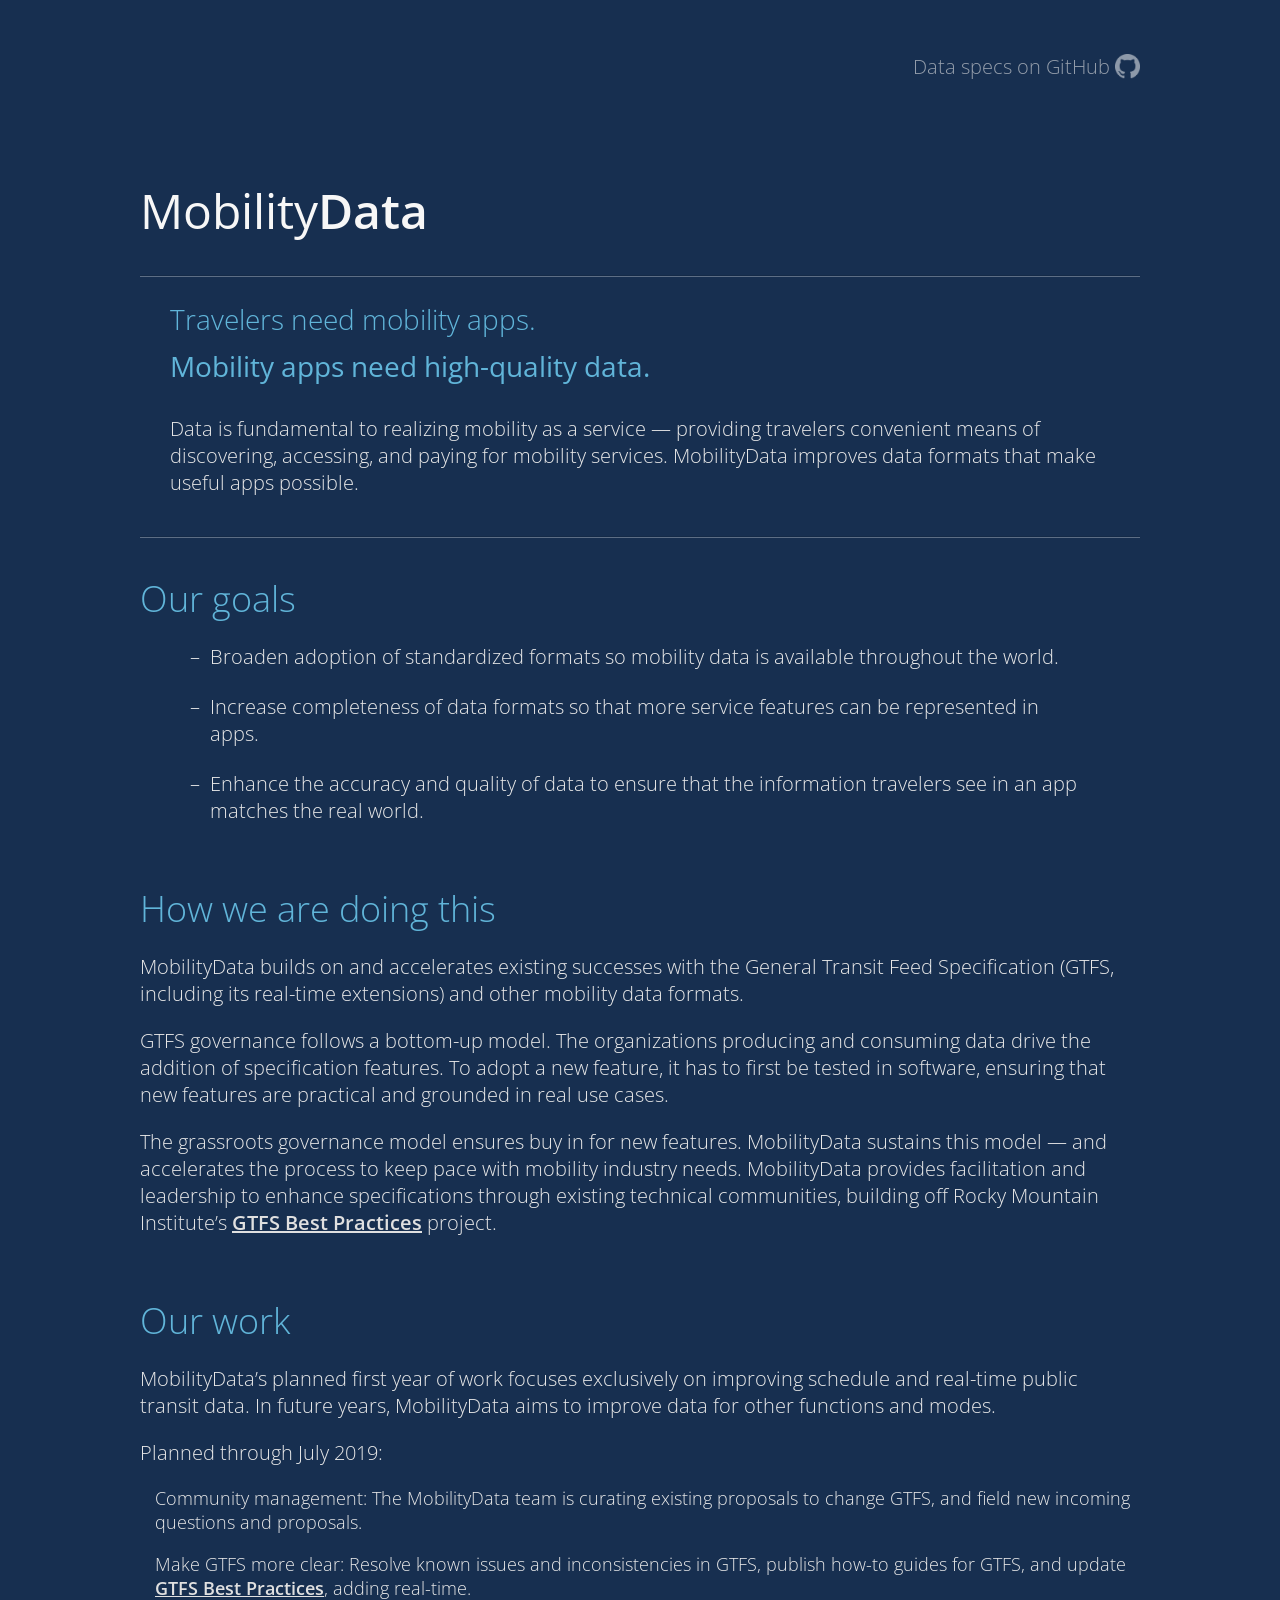
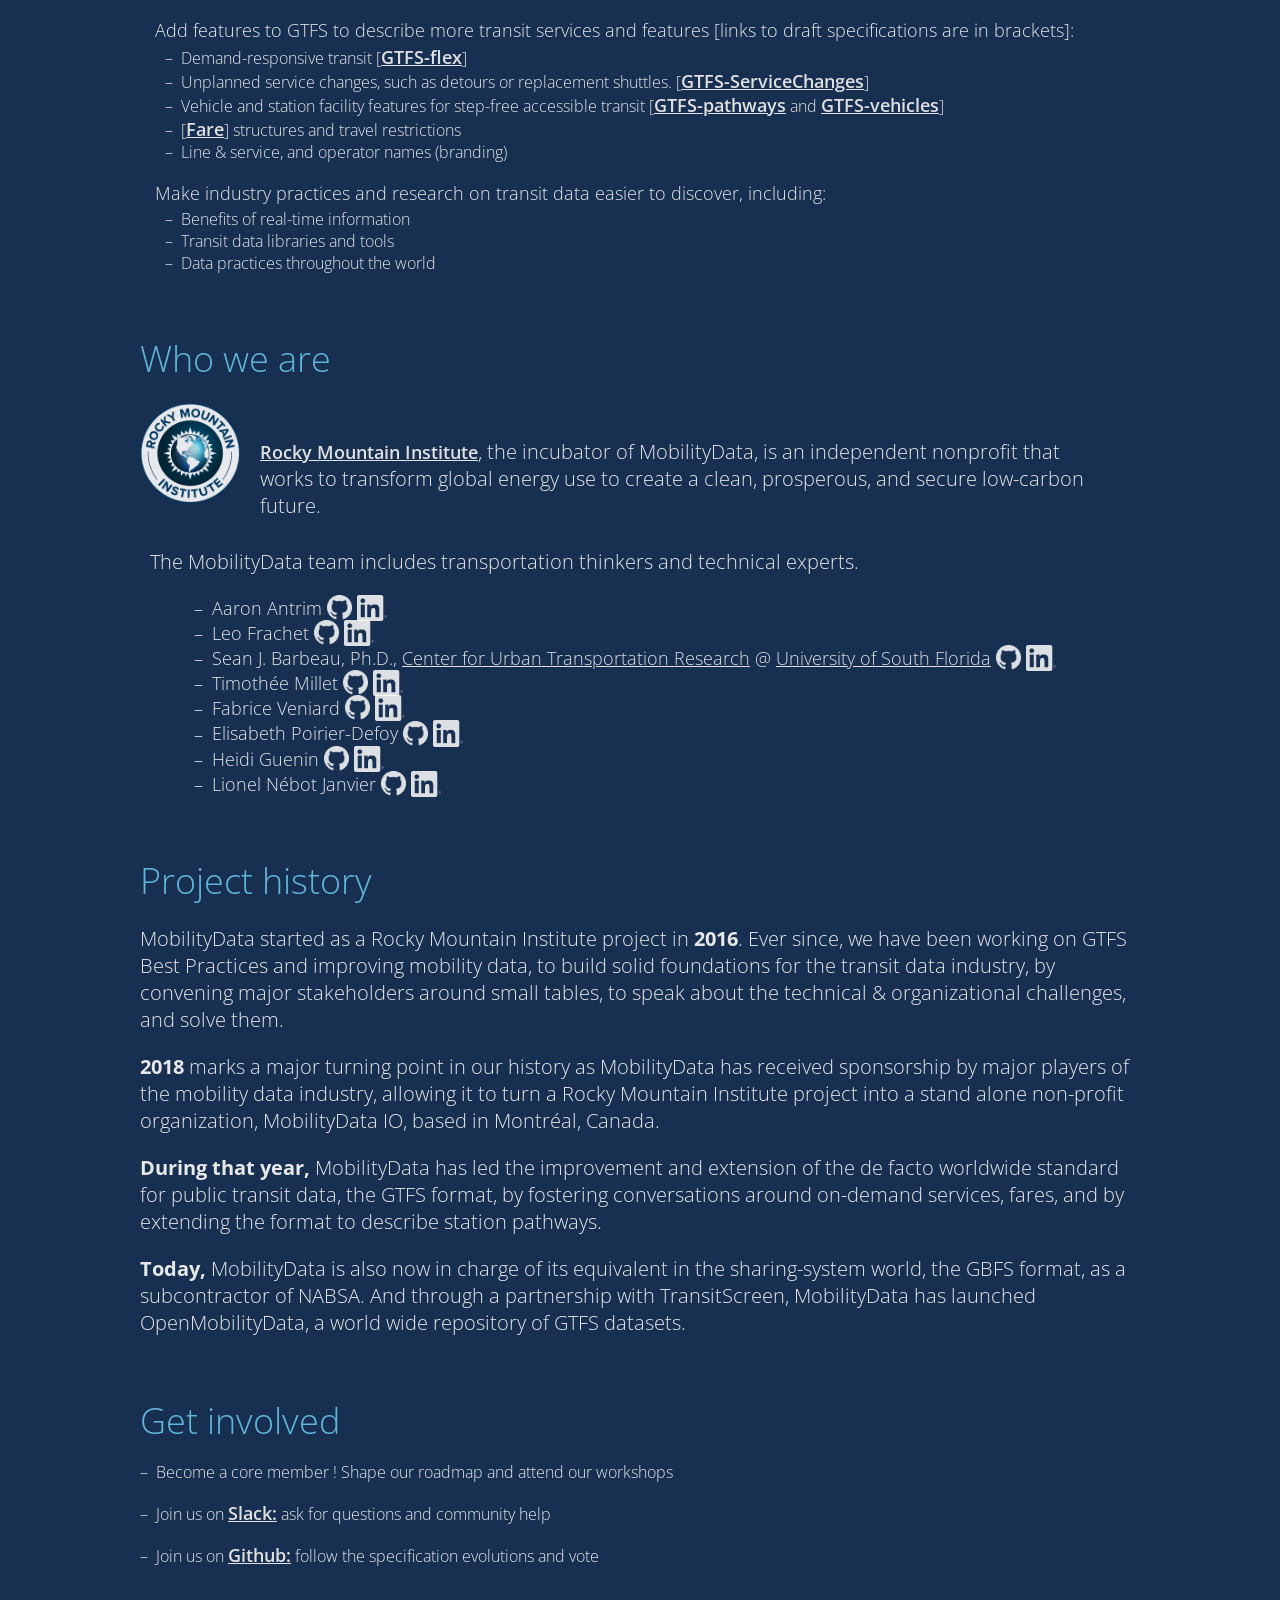
==== commit cab59097: "Correct Timothée Frachet -> Timothée Millet" ====
--- a/index.html
+++ b/index.html
@@ -107,7 +107,7 @@
             <a href="https://github.com/barbeau"><img src="./GitHub-Mark-Light-32px.png" class="github-logo" alt="GitHub Logo"></a>
             <a href="https://www.linkedin.com/in/seanbarbeau/"> <img src="./In-White-75px-R.png" class="linkedin-logo" alt="LinkedIn Logo"></a>
           </li>
-          <li>Timothée Frachet
+          <li>Timothée Millet
             <a href="https://github.com/timMillet"><img src="./GitHub-Mark-Light-32px.png" class="github-logo" alt="GitHub Logo"></a>
             <a href="https://www.linkedin.com/in/timotheemillet"> <img src="./In-White-75px-R.png" class="linkedin-logo" alt="LinkedIn Logo"></a>
           </li>
